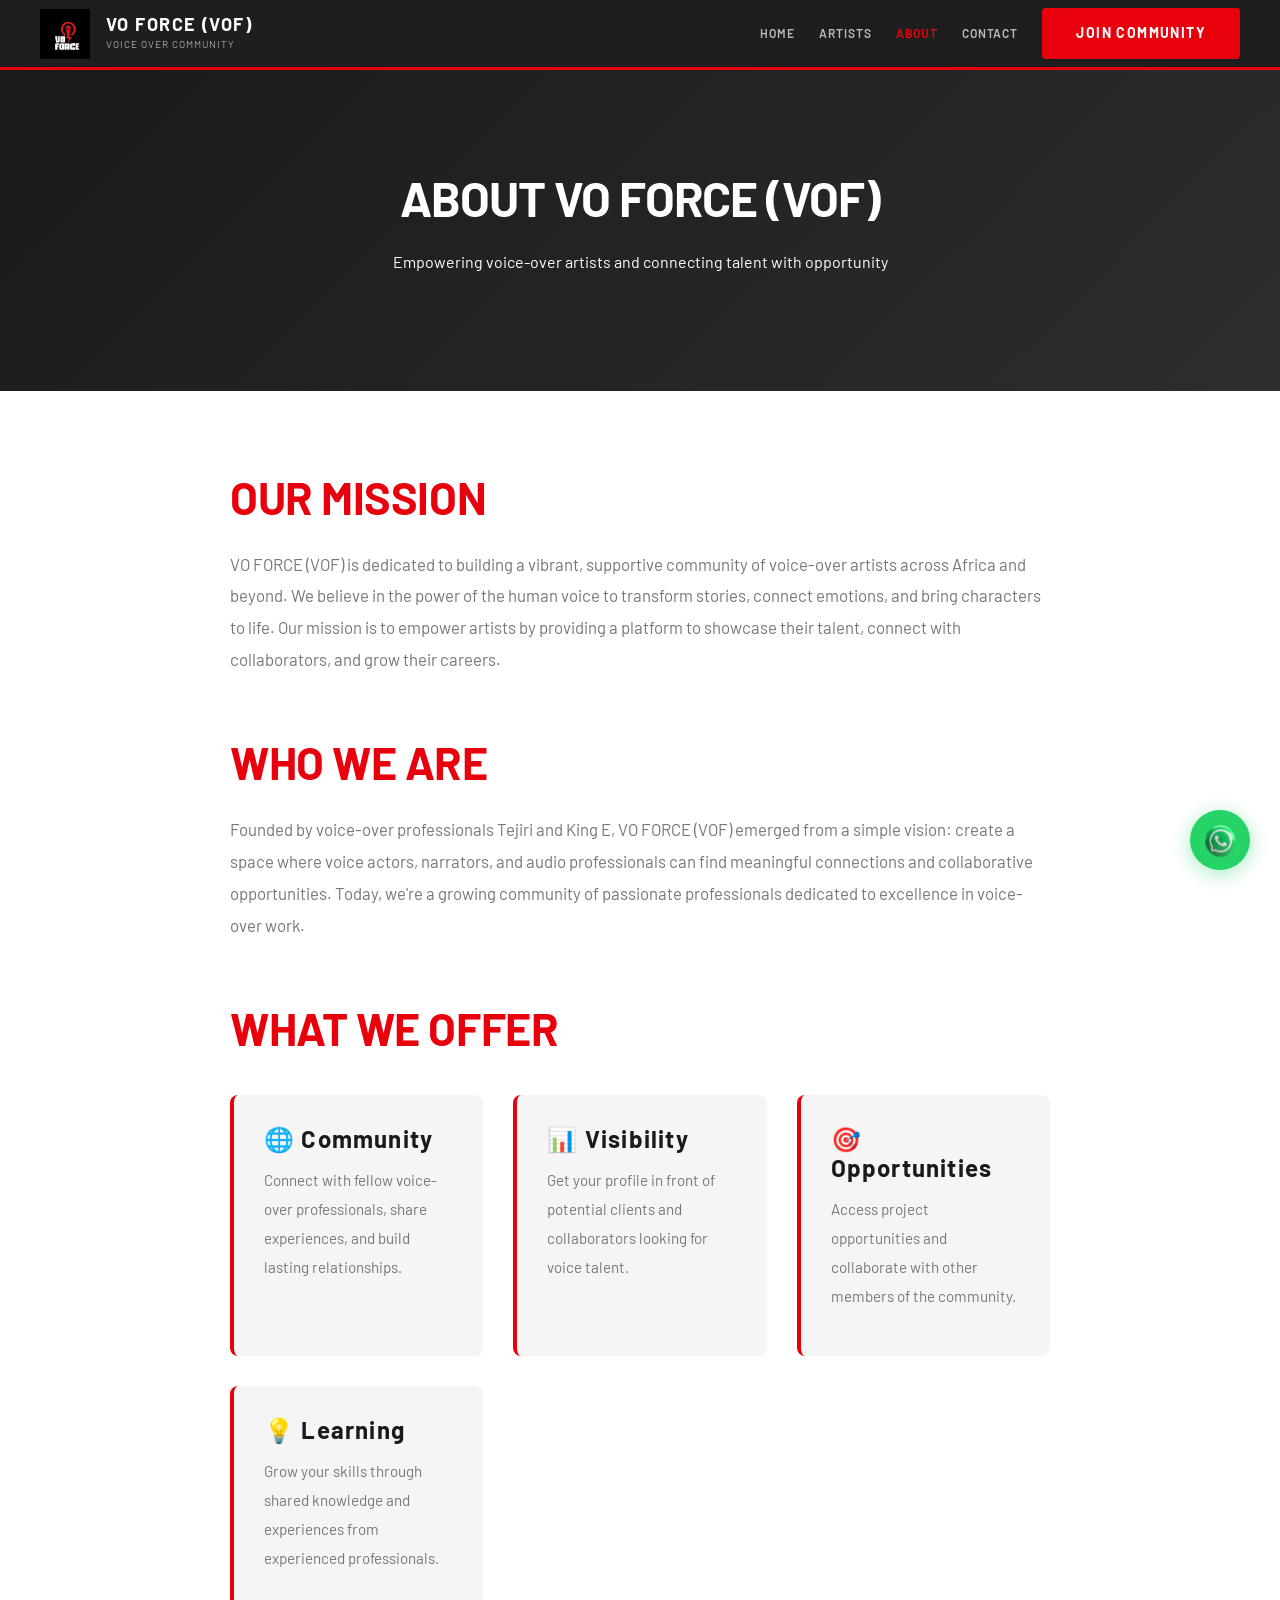
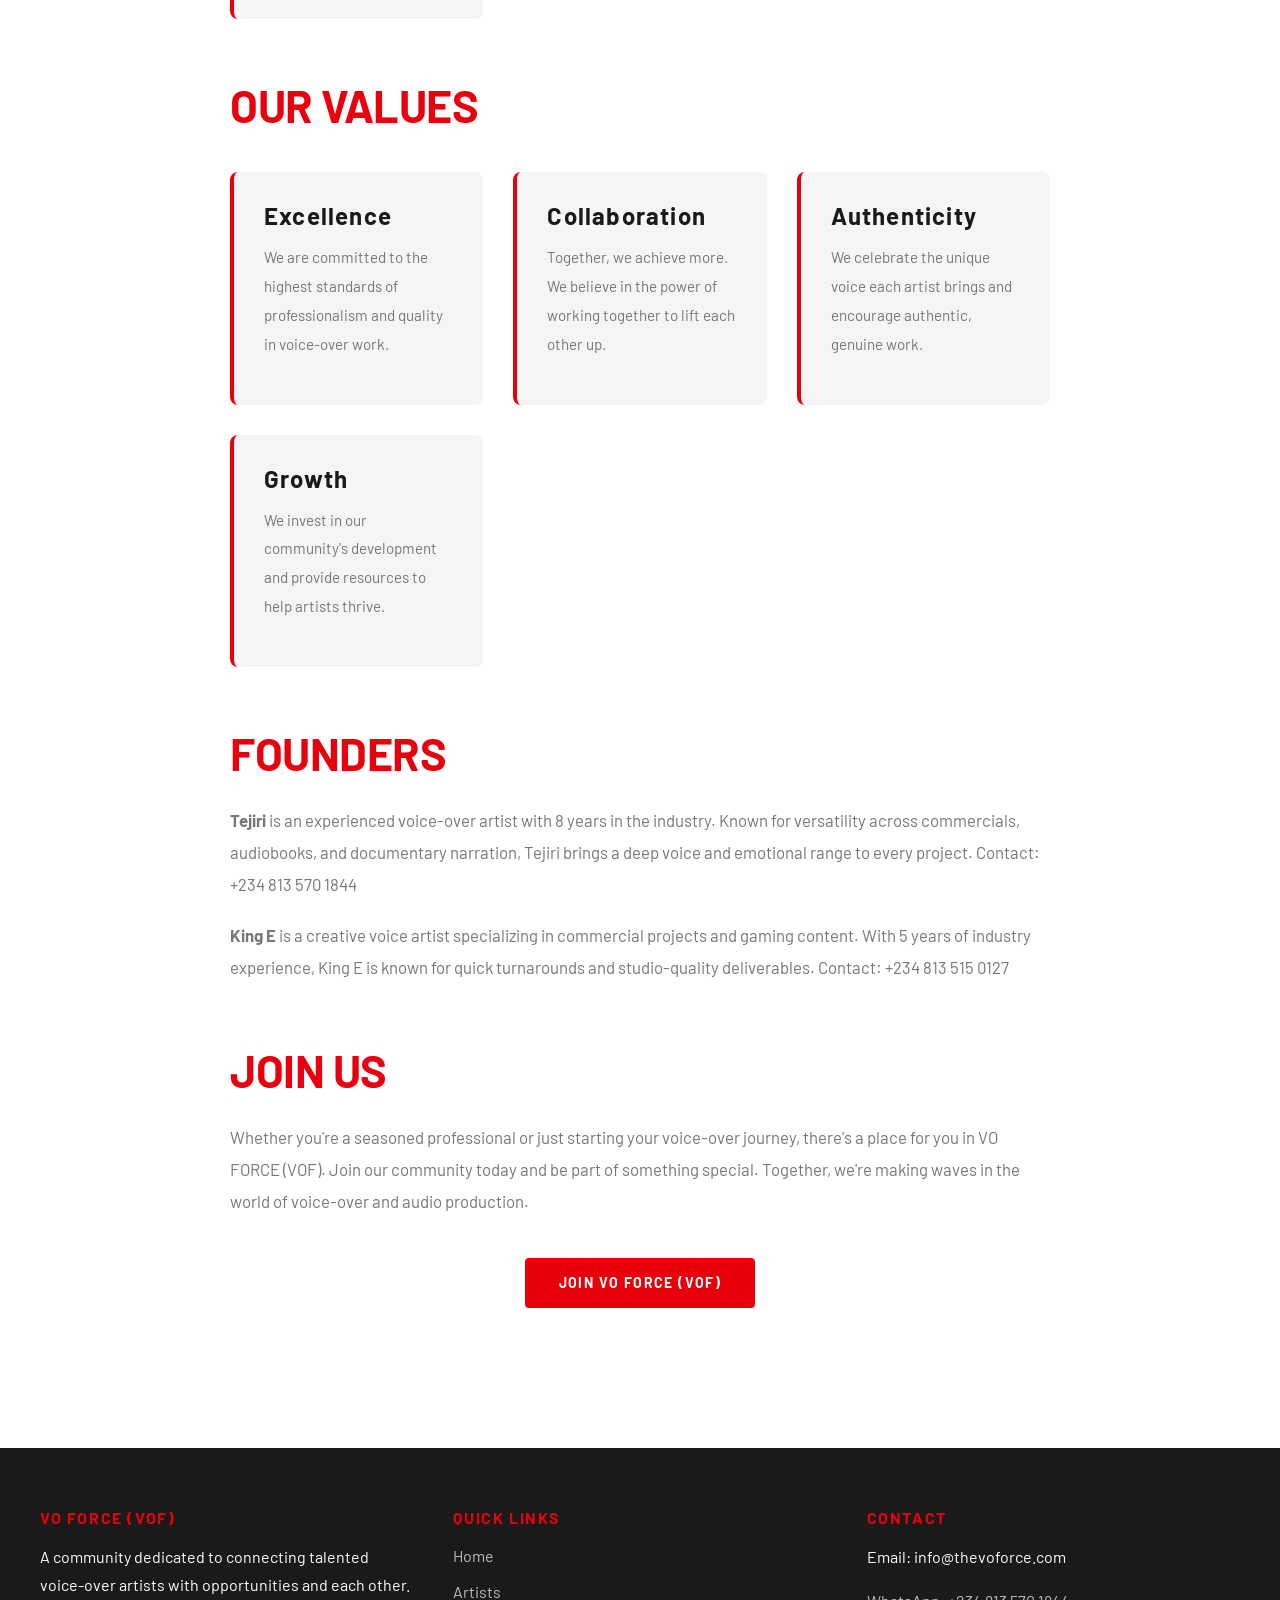
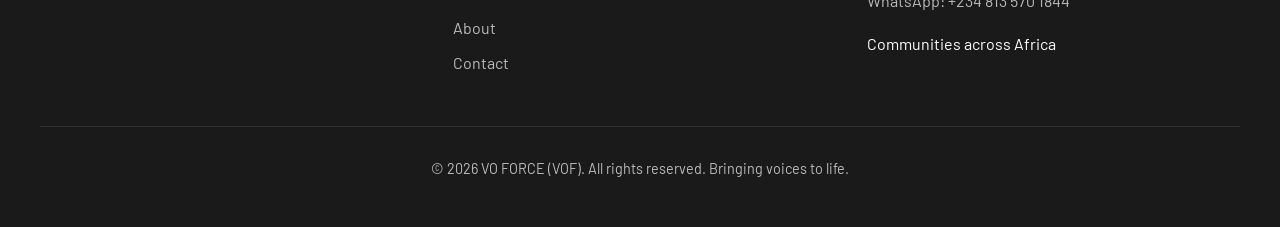
==== about.html @ 832566ab "Update Join Community links to WhatsApp group" ====
<!DOCTYPE html>
<html lang="en">
<head>
  <meta charset="UTF-8">
  <meta name="viewport" content="width=device-width, initial-scale=1.0">
  <title>About - VO FORCE (VOF)</title>
  <meta name="description" content="Learn about VO FORCE (VOF) community, our mission, and what makes us special.">
  <link href="https://fonts.googleapis.com/css2?family=Barlow:wght@300;400;500;600;700&display=swap" rel="stylesheet">
  <link rel="stylesheet" href="styles.css">
</head>
<body>

<!-- NAVIGATION -->
<nav>
  <a href="index.html" class="nav-brand">
    <div class="nav-logo"><img src="images/logo.png" alt="VO FORCE (VOF) Logo" style="width: 50px; height: 50px;"></div>
    <div class="nav-text">
      <h1>VO FORCE (VOF)</h1>
      <p>Voice Over Community</p>
    </div>
  </a>
  <div class="nav-right">
    <a href="index.html" class="nav-link">Home</a>
    <a href="artists.html" class="nav-link">Artists</a>
    <a href="about.html" class="nav-link active">About</a>
    <a href="contact.html" class="nav-link">Contact</a>
    <a href="https://chat.whatsapp.com/EXI8QbrhR282KPdLbnt1DX?mode=hq2tcla" class="btn" target="_blank">Join Community</a>
    <button class="hamburger" onclick="toggleMobMenu()"><span></span><span></span><span></span></button>
  </div>
</nav>

<!-- MOBILE MENU -->
<div class="mob-menu" id="mobMenu">
  <a href="index.html">Home</a>
  <a href="artists.html">Artists</a>
  <a href="about.html">About</a>
  <a href="contact.html">Contact</a>
  <a href="https://chat.whatsapp.com/EXI8QbrhR282KPdLbnt1DX?mode=hq2tcla" target="_blank">Join Community</a>
</div>

<!-- WHATSAPP FLOAT -->
<a href="https://wa.me/2348135701844?text=Hi%20from%20VO%20FORCE" class="wa-float" target="_blank" title="WhatsApp"><img src="images/whatsapp logo.png" alt="WhatsApp" style="width: 35px; height: 35px;"></a>

<!-- HERO -->
<div class="about-hero">
  <h1>About VO FORCE (VOF)</h1>
  <p>Empowering voice-over artists and connecting talent with opportunity</p>
</div>

<!-- ABOUT CONTENT -->
<div class="about-content">
  <div class="about-section">
    <h2>Our Mission</h2>
    <p>
      VO FORCE (VOF) is dedicated to building a vibrant, supportive community of voice-over artists across Africa 
      and beyond. We believe in the power of the human voice to transform stories, connect emotions, and bring 
      characters to life. Our mission is to empower artists by providing a platform to showcase their talent, 
      connect with collaborators, and grow their careers.
    </p>
  </div>

  <div class="about-section">
    <h2>Who We Are</h2>
    <p>
      Founded by voice-over professionals Tejiri and King E, VO FORCE (VOF) emerged from a simple vision: create 
      a space where voice actors, narrators, and audio professionals can find meaningful connections and 
      collaborative opportunities. Today, we're a growing community of passionate professionals dedicated to 
      excellence in voice-over work.
    </p>
  </div>

  <div class="about-section">
    <h2>What We Offer</h2>
    <div class="values-grid">
      <div class="value-card">
        <h3>🌐 Community</h3>
        <p>Connect with fellow voice-over professionals, share experiences, and build lasting relationships.</p>
      </div>
      <div class="value-card">
        <h3>📊 Visibility</h3>
        <p>Get your profile in front of potential clients and collaborators looking for voice talent.</p>
      </div>
      <div class="value-card">
        <h3>🎯 Opportunities</h3>
        <p>Access project opportunities and collaborate with other members of the community.</p>
      </div>
      <div class="value-card">
        <h3>💡 Learning</h3>
        <p>Grow your skills through shared knowledge and experiences from experienced professionals.</p>
      </div>
    </div>
  </div>

  <div class="about-section">
    <h2>Our Values</h2>
    <div class="values-grid">
      <div class="value-card">
        <h3>Excellence</h3>
        <p>We are committed to the highest standards of professionalism and quality in voice-over work.</p>
      </div>
      <div class="value-card">
        <h3>Collaboration</h3>
        <p>Together, we achieve more. We believe in the power of working together to lift each other up.</p>
      </div>
      <div class="value-card">
        <h3>Authenticity</h3>
        <p>We celebrate the unique voice each artist brings and encourage authentic, genuine work.</p>
      </div>
      <div class="value-card">
        <h3>Growth</h3>
        <p>We invest in our community's development and provide resources to help artists thrive.</p>
      </div>
    </div>
  </div>

  <div class="about-section">
    <h2>Founders</h2>
    <p>
      <strong>Tejiri</strong> is an experienced voice-over artist with 8 years in the industry. 
      Known for versatility across commercials, audiobooks, and documentary narration, Tejiri brings 
      a deep voice and emotional range to every project. Contact: +234 813 570 1844
    </p>
    <p style="margin-top: 20px;">
      <strong>King E</strong> is a creative voice artist specializing in commercial projects and gaming content. 
      With 5 years of industry experience, King E is known for quick turnarounds and studio-quality deliverables. 
      Contact: +234 813 515 0127
    </p>
  </div>

  <div class="about-section">
    <h2>Join Us</h2>
    <p>
      Whether you're a seasoned professional or just starting your voice-over journey, there's a place for you 
      in VO FORCE (VOF). Join our community today and be part of something special. Together, we're making waves 
      in the world of voice-over and audio production.
    </p>
    <div style="text-align: center; margin-top: 40px;">
      <a href="contact.html" class="btn">Join VO FORCE (VOF)</a>
    </div>
  </div>
</div>

<!-- FOOTER -->
<footer>
  <div class="footer-content">
    <div class="footer-section">
      <h4>VO FORCE (VOF)</h4>
      <p>A community dedicated to connecting talented voice-over artists with opportunities and each other.</p>
    </div>
    <div class="footer-section">
      <h4>Quick Links</h4>
      <ul>
        <li><a href="index.html">Home</a></li>
        <li><a href="artists.html">Artists</a></li>
        <li><a href="about.html">About</a></li>
        <li><a href="contact.html">Contact</a></li>
      </ul>
    </div>
    <div class="footer-section">
      <h4>Contact</h4>
      <p>Email: info@thevoforce.com</p>
      <p><a href="https://wa.me/2348135701844">WhatsApp: +234 813 570 1844</a></p>
      <p>Communities across Africa</p>
    </div>
  </div>
  <div class="footer-bottom">
    <p>&copy; 2026 VO FORCE (VOF). All rights reserved. Bringing voices to life.</p>
  </div>
</footer>

<script src="script.js"></script>
</body>
</html>
---- styles.css ----
/* ═══════════════════════════════════════════════ */
/* VO FORCE (VOF) — GLOBAL STYLES                    */
/* ═══════════════════════════════════════════════ */

:root {
  --primary-red: #E8000D;
  --dark-red: #B50009;
  --black: #1A1A1A;
  --black-light: #2D2D2D;
  --white: #FFFFFF;
  --off-white: #F5F5F5;
  --grey: #EBEBEB;
  --text-dark: #222222;
  --text-muted: #777777;
}

* {
  margin: 0;
  padding: 0;
  box-sizing: border-box;
}

html {
  scroll-behavior: smooth;
}

body {
  font-family: 'Barlow', -apple-system, BlinkMacSystemFont, 'Segoe UI', sans-serif;
  background: var(--white);
  color: var(--text-dark);
  overflow-x: hidden;
  line-height: 1.6;
}

/* ── SCROLLBAR ── */
::-webkit-scrollbar {
  width: 8px;
}

::-webkit-scrollbar-track {
  background: var(--off-white);
}

::-webkit-scrollbar-thumb {
  background: var(--primary-red);
  border-radius: 4px;
}

/* ── TYPOGRAPHY ── */
h1, h2, h3, h4, h5, h6 {
  font-weight: 700;
  line-height: 1.2;
  margin-bottom: 0.5rem;
}

h1 {
  font-size: 3.5rem;
  text-transform: uppercase;
  letter-spacing: -0.02em;
}

h2 {
  font-size: 2.5rem;
  text-transform: uppercase;
  letter-spacing: -0.01em;
}

h3 {
  font-size: 1.5rem;
  letter-spacing: 0.05em;
}

p {
  margin-bottom: 1rem;
  line-height: 1.7;
}

a {
  color: var(--primary-red);
  text-decoration: none;
  transition: all 0.3s ease;
}

a:hover {
  opacity: 0.8;
}

/* ── BUTTONS ── */
.btn {
  display: inline-block;
  padding: 12px 32px;
  border: 2px solid var(--primary-red);
  background: var(--primary-red);
  color: var(--white);
  font-size: 14px;
  font-weight: 700;
  text-transform: uppercase;
  letter-spacing: 0.1em;
  cursor: pointer;
  transition: all 0.3s ease;
  border-radius: 4px;
  text-decoration: none;
  display: inline-flex;
  align-items: center;
  justify-content: center;
  gap: 8px;
}

.btn:hover {
  background: var(--dark-red);
  border-color: var(--dark-red);
  transform: translateY(-2px);
  box-shadow: 0 8px 24px rgba(232, 0, 13, 0.3);
}

.btn-outline {
  background: transparent;
  color: var(--primary-red);
}

.btn-outline:hover {
  background: var(--primary-red);
  color: var(--white);
}

/* ── CONTAINER ── */
.container {
  max-width: 1200px;
  margin: 0 auto;
  padding: 0 20px;
}

/* ══════════════════════════════════════════════ */
/* NAVIGATION                                     */
/* ══════════════════════════════════════════════ */

nav {
  position: fixed;
  top: 0;
  left: 0;
  right: 0;
  z-index: 1000;
  background: rgba(26, 26, 26, 0.98);
  backdrop-filter: blur(10px);
  border-bottom: 3px solid var(--primary-red);
  height: 70px;
  display: flex;
  align-items: center;
  justify-content: space-between;
  padding: 0 40px;
}

.nav-brand {
  display: flex;
  align-items: center;
  gap: 16px;
  text-decoration: none;
  flex-shrink: 0;
}

.nav-logo {
  width: 50px;
  height: 50px;
  display: flex;
  align-items: center;
  justify-content: center;
  background: rgba(232, 0, 13, 0.1);
  border-radius: 4px;
  font-weight: 900;
  color: var(--primary-red);
  font-size: 20px;
}

.nav-text h1 {
  font-size: 18px;
  margin: 0;
  letter-spacing: 0.08em;
  color: var(--white);
}

.nav-text p {
  font-size: 10px;
  margin: 0;
  letter-spacing: 0.1em;
  color: rgba(255, 255, 255, 0.6);
  text-transform: uppercase;
}

.nav-right {
  display: flex;
  align-items: center;
  gap: 24px;
}

.nav-link {
  font-size: 12px;
  font-weight: 600;
  letter-spacing: 0.08em;
  text-transform: uppercase;
  color: rgba(255, 255, 255, 0.7);
  text-decoration: none;
  transition: color 0.3s ease;
}

.nav-link:hover {
  color: var(--white);
}

.nav-link.active {
  color: var(--primary-red);
}

.hamburger {
  display: none;
  flex-direction: column;
  gap: 6px;
  cursor: pointer;
  background: none;
  border: none;
  padding: 6px;
}

.hamburger span {
  display: block;
  width: 24px;
  height: 2px;
  background: var(--white);
  border-radius: 1px;
  transition: all 0.3s ease;
}

/* ── MOBILE MENU ── */
.mob-menu {
  display: none;
  position: fixed;
  inset: 70px 0 0 0;
  z-index: 950;
  background: var(--primary-red);
  flex-direction: column;
  align-items: center;
  justify-content: flex-start;
  gap: 0;
  padding-top: 40px;
}

.mob-menu.open {
  display: flex;
}

.mob-menu a {
  font-size: 16px;
  font-weight: 600;
  color: var(--white);
  text-decoration: none;
  letter-spacing: 0.1em;
  text-transform: uppercase;
  padding: 16px 40px;
  border-bottom: 1px solid rgba(255, 255, 255, 0.1);
  width: 100%;
  text-align: center;
}

.mob-menu a:hover {
  background: rgba(0, 0, 0, 0.2);
}

/* ══════════════════════════════════════════════ */
/* HERO SECTION                                   */
/* ══════════════════════════════════════════════ */

.hero {
  min-height: 100vh;
  background: url('images/mic.jpg') center/cover no-repeat;
  position: relative;
  overflow: hidden;
  display: flex;
  align-items: center;
  padding-top: 70px;
}

.hero::before {
  content: '';
  position: absolute;
  top: 0;
  left: 0;
  right: 0;
  bottom: 0;
  background: rgba(0, 0, 0, 0.2);
  pointer-events: none;
}

.hero-content {
  position: relative;
  z-index: 2;
  display: grid;
  grid-template-columns: 1fr 1fr;
  gap: 60px;
  align-items: center;
  width: 100%;
}

.hero-left {
  color: var(--white);
}

.hero-left h1 {
  font-size: 4rem;
  margin-bottom: 20px;
  text-shadow: 0 4px 20px rgba(0, 0, 0, 0.3);
}

.hero-left p {
  font-size: 1.1rem;
  margin-bottom: 40px;
  line-height: 1.8;
  opacity: 0.95;
}

.hero-cta {
  display: flex;
  gap: 20px;
  flex-wrap: wrap;
}

.hero-right {
  display: flex;
  justify-content: center;
  align-items: center;
  position: relative;
}

.hero-logo-placeholder {
  width: 300px;
  height: 300px;
  background: rgba(255, 255, 255, 0.1);
  border-radius: 12px;
  display: flex;
  align-items: center;
  justify-content: center;
  font-size: 120px;
  color: rgba(255, 255, 255, 0.3);
  border: 2px dashed rgba(255, 255, 255, 0.2);
}

/* ══════════════════════════════════════════════ */
/* FEATURED ARTISTS SECTION                       */
/* ══════════════════════════════════════════════ */

.featured-section {
  padding: 80px 40px;
  background: var(--off-white);
  text-align: center;
}

.section-title {
  font-size: 2.5rem;
  margin-bottom: 50px;
  color: var(--black);
}

.artists-grid {
  display: grid;
  grid-template-columns: repeat(auto-fit, minmax(280px, 1fr));
  gap: 40px;
  margin-bottom: 60px;
}

.artist-card {
  background: var(--white);
  border-radius: 8px;
  overflow: hidden;
  box-shadow: 0 4px 15px rgba(0, 0, 0, 0.08);
  transition: all 0.3s ease;
  cursor: pointer;
}

.artist-card:hover {
  transform: translateY(-8px);
  box-shadow: 0 12px 30px rgba(232, 0, 13, 0.2);
}

.artist-image {
  width: 100%;
  height: 240px;
  background: linear-gradient(135deg, var(--primary-red), var(--dark-red));
  display: flex;
  align-items: center;
  justify-content: center;
  color: var(--white);
  font-size: 60px;
  overflow: hidden;
}

.artist-image img {
  width: 100%;
  height: 100%;
  object-fit: cover;
}

.artist-info {
  padding: 24px;
}

.artist-info h3 {
  font-size: 1.3rem;
  margin-bottom: 8px;
  color: var(--black);
}

.artist-niche {
  display: flex;
  gap: 8px;
  flex-wrap: wrap;
  margin-bottom: 16px;
}

.niche-tag {
  display: inline-block;
  background: var(--primary-red);
  color: var(--white);
  font-size: 11px;
  padding: 4px 12px;
  border-radius: 20px;
  font-weight: 600;
  letter-spacing: 0.05em;
}

.artist-info p {
  font-size: 0.95rem;
  color: var(--text-muted);
  margin-bottom: 16px;
}

.artist-contact {
  display: flex;
  gap: 12px;
  margin-bottom: 16px;
}

.artist-contact a {
  font-size: 12px;
  padding: 6px 12px;
  border: 1px solid var(--primary-red);
  border-radius: 4px;
  color: var(--primary-red);
  transition: all 0.3s ease;
}

.artist-contact a:hover {
  background: var(--primary-red);
  color: var(--white);
}

.view-profile {
  display: block;
  width: 100%;
  padding: 12px;
  background: var(--black);
  color: var(--white);
  text-align: center;
  border-radius: 4px;
  font-weight: 600;
  letra-spacing: 0.05em;
  text-decoration: none;
  transition: all 0.3s ease;
}

.view-profile:hover {
  background: var(--primary-red);
}

/* ══════════════════════════════════════════════ */
/* DIRECTORY / GALLERY PAGE                       */
/* ══════════════════════════════════════════════ */

.gallery-header {
  background: var(--black);
  color: var(--white);
  padding: 80px 40px;
  text-align: center;
  margin-top: 70px;
}

.gallery-header h1 {
  color: var(--white);
  margin-bottom: 20px;
}

.gallery-header p {
  color: rgba(255, 255, 255, 0.8);
  font-size: 1.1rem;
}

.filter-section {
  padding: 40px;
  background: var(--off-white);
  display: flex;
  gap: 20px;
  flex-wrap: wrap;
  justify-content: center;
  align-items: center;
}

.search-box {
  flex: 1;
  min-width: 250px;
  max-width: 400px;
}

.search-box input {
  width: 100%;
  padding: 12px 16px;
  border: 2px solid var(--grey);
  border-radius: 4px;
  font-size: 1rem;
  transition: border 0.3s ease;
}

.search-box input:focus {
  outline: none;
  border-color: var(--primary-red);
}

.filter-box {
  display: flex;
  gap: 12px;
  align-items: center;
}

.filter-box label {
  font-weight: 600;
  font-size: 0.95rem;
}

.filter-box select {
  padding: 10px 16px;
  border: 2px solid var(--grey);
  border-radius: 4px;
  font-size: 0.95rem;
  cursor: pointer;
  background: var(--white);
  transition: border 0.3s ease;
}

.filter-box select:focus {
  outline: none;
  border-color: var(--primary-red);
}

.gallery-content {
  padding: 60px 40px;
  min-height: 60vh;
}

/* ══════════════════════════════════════════════ */
/* ARTIST PROFILE PAGE                            */
/* ══════════════════════════════════════════════ */

.profile-header {
  background: var(--black);
  color: var(--white);
  padding: 80px 40px;
  text-align: center;
  margin-top: 70px;
}

.profile-hero {
  display: grid;
  grid-template-columns: 1fr 1fr;
  gap: 60px;
  padding: 60px 40px;
  align-items: center;
}

.profile-image {
  width: 100%;
  max-width: 400px;
  aspect-ratio: 1;
  background: linear-gradient(135deg, var(--primary-red), var(--dark-red));
  border-radius: 12px;
  overflow: hidden;
  display: flex;
  align-items: center;
  justify-content: center;
  font-size: 60px;
  color: rgba(255, 255, 255, 0.3);
  justify-self: center;
}

.profile-image img {
  width: 100%;
  height: 100%;
  object-fit: cover;
}

.profile-details {
  text-align: left;
}

.profile-details h2 {
  color: var(--primary-red);
  margin-bottom: 16px;
}

.profile-details p {
  font-size: 1rem;
  margin-bottom: 24px;
  line-height: 1.8;
  color: var(--text-muted);
}

.profile-meta {
  display: grid;
  grid-template-columns: 1fr 1fr;
  gap: 20px;
  margin: 40px 0;
}

.meta-item {
  padding: 16px;
  background: var(--off-white);
  border-radius: 8px;
  border-left: 4px solid var(--primary-red);
}

.meta-item strong {
  display: block;
  font-size: 12px;
  letter-spacing: 0.1em;
  text-transform: uppercase;
  color: var(--text-muted);
  margin-bottom: 8px;
}

.meta-item span {
  font-size: 1rem;
  color: var(--black);
}

.profile-tags {
  display: flex;
  gap: 12px;
  flex-wrap: wrap;
  margin: 30px 0;
}

.profile-links {
  display: flex;
  gap: 12px;
  margin: 40px 0;
}

.demo-section {
  padding: 60px 40px;
  background: var(--off-white);
}

.demo-section h3 {
  margin-bottom: 30px;
}

.demo-embed {
  width: 100%;
  height: 400px;
  border-radius: 8px;
  border: 2px solid var(--grey);
}

/* ══════════════════════════════════════════════ */
/* ABOUT PAGE                                     */
/* ══════════════════════════════════════════════ */

.about-hero {
  background: linear-gradient(135deg, var(--black) 0%, var(--black-light) 100%);
  color: var(--white);
  padding: 100px 40px;
  text-align: center;
  margin-top: 70px;
}

.about-hero h1 {
  font-size: 3rem;
  margin-bottom: 20px;
}

.about-content {
  padding: 80px 40px;
  max-width: 900px;
  margin: 0 auto;
}

.about-section {
  margin-bottom: 60px;
}

.about-section h2 {
  color: var(--primary-red);
  margin-bottom: 24px;
}

.about-section p {
  font-size: 1.05rem;
  line-height: 1.9;
  color: var(--text-muted);
}

.values-grid {
  display: grid;
  grid-template-columns: repeat(auto-fit, minmax(250px, 1fr));
  gap: 30px;
  margin: 40px 0;
}

.value-card {
  padding: 30px;
  background: var(--off-white);
  border-radius: 8px;
  border-left: 4px solid var(--primary-red);
}

.value-card h3 {
  color: var(--black);
  margin-bottom: 12px;
}

.value-card p {
  font-size: 0.95rem;
  color: var(--text-muted);
}

/* ══════════════════════════════════════════════ */
/* CONTACT PAGE                                   */
/* ══════════════════════════════════════════════ */

.contact-hero {
  background: linear-gradient(135deg, var(--primary-red) 0%, var(--dark-red) 100%);
  color: var(--white);
  padding: 100px 40px;
  text-align: center;
  margin-top: 70px;
}

.contact-hero h1 {
  font-size: 3rem;
  margin-bottom: 20px;
}

.contact-content {
  padding: 80px 40px;
  display: grid;
  grid-template-columns: 1fr 1fr;
  gap: 60px;
  align-items: start;
}

.contact-form {
  display: flex;
  flex-direction: column;
  gap: 20px;
}

.form-group {
  display: flex;
  flex-direction: column;
  gap: 8px;
}

.form-group label {
  font-weight: 600;
  font-size: 0.95rem;
}

.form-group input,
.form-group textarea {
  padding: 12px 16px;
  border: 2px solid var(--grey);
  border-radius: 4px;
  font-size: 1rem;
  font-family: inherit;
  transition: border 0.3s ease;
}

.form-group input:focus,
.form-group textarea:focus {
  outline: none;
  border-color: var(--primary-red);
}

.form-group textarea {
  min-height: 120px;
  resize: vertical;
}

.contact-info {
  display: flex;
  flex-direction: column;
  gap: 30px;
}

.contact-item {
  padding: 24px;
  background: var(--off-white);
  border-radius: 8px;
  border-left: 4px solid var(--primary-red);
}

.contact-item h3 {
  margin-bottom: 12px;
  color: var(--black);
}

.contact-item p {
  color: var(--text-muted);
  margin: 0;
}

.contact-item a {
  display: inline-block;
  margin-top: 8px;
  font-weight: 600;
}

.form-embed {
  grid-column: 1 / -1;
  padding: 60px 40px;
  background: var(--off-white);
  border-radius: 8px;
}

.form-embed h3 {
  margin-bottom: 30px;
  text-align: center;
}

.form-embed iframe {
  width: 100%;
  min-height: 600px;
  border: none;
  border-radius: 8px;
}

/* ══════════════════════════════════════════════ */
/* FOOTER                                         */
/* ══════════════════════════════════════════════ */

footer {
  background: var(--black);
  color: var(--white);
  padding: 60px 40px 30px;
  text-align: center;
}

.footer-content {
  max-width: 1200px;
  margin: 0 auto 40px;
  display: grid;
  grid-template-columns: repeat(auto-fit, minmax(250px, 1fr));
  gap: 40px;
  text-align: left;
}

.footer-section h4 {
  font-size: 1rem;
  letter-spacing: 0.1em;
  text-transform: uppercase;
  margin-bottom: 16px;
  color: var(--primary-red);
}

.footer-section ul {
  list-style: none;
}

.footer-section ul li {
  margin-bottom: 10px;
}

.footer-section a {
  color: rgba(255, 255, 255, 0.7);
  transition: color 0.3s ease;
}

.footer-section a:hover {
  color: var(--white);
}

.footer-bottom {
  border-top: 1px solid rgba(255, 255, 255, 0.1);
  padding-top: 30px;
  text-align: center;
  color: rgba(255, 255, 255, 0.7);
  font-size: 0.9rem;
}

/* ══════════════════════════════════════════════ */
/* WHATSAPP FLOAT BUTTON                          */
/* ══════════════════════════════════════════════ */

.wa-float {
  position: fixed;
  bottom: 30px;
  right: 30px;
  z-index: 500;
  width: 60px;
  height: 60px;
  background: #25D366;
  border-radius: 50%;
  display: flex;
  align-items: center;
  justify-content: center;
  color: var(--white);
  text-decoration: none;
  box-shadow: 0 4px 20px rgba(37, 211, 102, 0.4);
  transition: all 0.3s ease;
  animation: float 3s ease-in-out infinite;
  padding: 0;
}

.wa-float:hover {
  transform: scale(1.1);
  box-shadow: 0 8px 30px rgba(37, 211, 102, 0.6);
}

@keyframes float {
  0%, 100% {
    transform: translateY(0px);
  }
  50% {
    transform: translateY(-10px);
  }
}

/* ══════════════════════════════════════════════ */
/* RESPONSIVE DESIGN                              */
/* ══════════════════════════════════════════════ */

/* TABLET & MEDIUM DEVICES (max-width: 768px) */
@media (max-width: 768px) {
  h1 {
    font-size: 2rem;
  }

  h2 {
    font-size: 1.5rem;
  }

  h3 {
    font-size: 1.2rem;
  }

  p {
    font-size: 0.95rem;
  }

  nav {
    padding: 0 20px;
    height: 60px;
  }

  .nav-text h1 {
    font-size: 14px;
  }

  .nav-text p {
    font-size: 9px;
  }

  .hamburger {
    display: flex;
  }

  .nav-right {
    display: none;
  }

  .hero {
    min-height: auto;
    padding: 100px 0 60px;
  }

  .hero-content {
    grid-template-columns: 1fr;
    gap: 30px;
    padding: 40px 20px;
  }

  .hero-left h1 {
    font-size: 2.5rem;
  }

  .hero-left p {
    font-size: 1rem;
  }

  .hero-right {
    display: none;
  }

  .hero-cta {
    flex-direction: column;
  }

  .btn {
    width: 100%;
    padding: 14px 24px;
    font-size: 13px;
  }

  .section-title {
    font-size: 2rem;
    margin-bottom: 30px;
  }

  .artists-grid {
    grid-template-columns: 1fr;
    gap: 20px;
  }

  .featured-section,
  .gallery-content,
  .about-content,
  .demo-section {
    padding: 40px 20px;
  }

  .gallery-header,
  .about-hero,
  .contact-hero,
  .profile-header {
    padding: 60px 20px;
  }

  .gallery-header h1,
  .about-hero h1,
  .contact-hero h1,
  .profile-header h1 {
    font-size: 2rem;
  }

  .filter-section {
    flex-direction: column;
    align-items: stretch;
    padding: 30px 20px;
    gap: 15px;
  }

  .search-box,
  .filter-box {
    width: 100%;
  }

  .search-box input,
  .filter-box select {
    width: 100%;
  }

  .profile-hero,
  .contact-content {
    grid-template-columns: 1fr;
    gap: 40px;
    padding: 40px 20px;
  }

  .profile-image {
    max-width: 100%;
    margin: 0 auto;
  }

  .profile-meta {
    grid-template-columns: 1fr;
    gap: 15px;
  }

  .contact-form {
    width: 100%;
  }

  .contact-info {
    gap: 20px;
  }

  .form-embed iframe {
    min-height: 500px;
  }

  .footer-content {
    grid-template-columns: 1fr;
    text-align: center;
    gap: 20px;
  }

  .wa-float {
    bottom: 20px;
    right: 20px;
    width: 50px;
    height: 50px;
    font-size: 24px;
  }

  .values-grid {
    grid-template-columns: 1fr;
    gap: 20px;
  }

  .value-card {
    padding: 20px;
  }

  .demo-embed {
    height: 300px;
  }

  .mob-menu {
    padding-top: 30px;
  }

  .mob-menu a {
    padding: 12px 20px;
    font-size: 14px;
  }

  /* King E Section */
  [style*="grid-template-columns: 1fr 1fr"] {
    grid-template-columns: 1fr !important;
  }

  [style*="display: grid; gap: 60px"] {
    gap: 30px !important;
    padding: 40px 20px !important;
  }
}

/* MOBILE DEVICES (max-width: 480px) */
@media (max-width: 480px) {
  :root {
    font-size: 14px;
  }

  h1 {
    font-size: 1.5rem;
    letter-spacing: -0.01em;
  }

  h2 {
    font-size: 1.2rem;
  }

  h3 {
    font-size: 1rem;
  }

  p {
    font-size: 0.9rem;
  }

  .container {
    padding: 0 15px;
  }

  nav {
    padding: 0 15px;
    height: 55px;
  }

  .nav-brand {
    gap: 8px;
  }

  .nav-logo {
    width: 40px;
    height: 40px;
    font-size: 16px;
  }

  .nav-text h1 {
    font-size: 12px;
  }

  .nav-text p {
    font-size: 8px;
  }

  .hero {
    padding: 80px 0 40px;
  }

  .hero-content {
    padding: 30px 15px;
  }

  .hero-left h1 {
    font-size: 1.8rem;
    margin-bottom: 15px;
  }

  .hero-left p {
    font-size: 0.9rem;
    margin-bottom: 25px;
  }

  .hero-cta {
    flex-direction: column;
    gap: 12px;
  }

  .btn {
    padding: 12px 20px;
    font-size: 12px;
  }

  .section-title {
    font-size: 1.5rem;
    margin-bottom: 25px;
  }

  .artists-grid {
    grid-template-columns: 1fr;
    gap: 15px;
  }

  .artist-card {
    border-radius: 6px;
  }

  .artist-image {
    height: 180px;
    font-size: 40px;
  }

  .artist-info {
    padding: 16px;
  }

  .artist-info h3 {
    font-size: 1.1rem;
  }

  .niche-tag {
    font-size: 10px;
    padding: 3px 10px;
  }

  .featured-section,
  .gallery-content,
  .about-content,
  .demo-section {
    padding: 30px 15px;
  }

  .gallery-header,
  .about-hero,
  .contact-hero,
  .profile-header {
    padding: 50px 15px;
    margin-top: 55px;
  }

  .gallery-header h1,
  .about-hero h1,
  .contact-hero h1,
  .profile-header h1 {
    font-size: 1.5rem;
    margin-bottom: 15px;
  }

  .gallery-header p,
  .about-hero p,
  .contact-hero p {
    font-size: 0.9rem;
  }

  .filter-section {
    flex-direction: column;
    padding: 20px 15px;
    gap: 12px;
  }

  .search-box,
  .filter-box {
    width: 100%;
  }

  .search-box input,
  .filter-box select {
    width: 100%;
    padding: 10px 12px;
    font-size: 0.9rem;
  }

  .form-group label {
    font-size: 0.9rem;
  }

  .form-group input,
  .form-group textarea {
    padding: 10px 12px;
    font-size: 0.9rem;
  }

  .form-group textarea {
    min-height: 100px;
  }

  .profile-hero,
  .contact-content {
    grid-template-columns: 1fr;
    gap: 30px;
    padding: 30px 15px;
  }

  .profile-image {
    width: 100%;
    max-width: 100%;
    margin: 0 auto;
  }

  .profile-details h2 {
    font-size: 1.1rem;
    margin-bottom: 12px;
  }

  .profile-meta {
    grid-template-columns: 1fr;
    gap: 12px;
    margin: 30px 0;
  }

  .meta-item {
    padding: 12px;
    font-size: 0.9rem;
  }

  .meta-item strong {
    font-size: 11px;
  }

  .profile-tags {
    margin: 20px 0;
    gap: 8px;
  }

  .profile-links {
    flex-direction: column;
    gap: 10px;
  }

  .contact-form {
    width: 100%;
  }

  .contact-info {
    gap: 15px;
  }

  .contact-item {
    padding: 16px;
  }

  .contact-item h3 {
    font-size: 1rem;
  }

  .form-embed {
    padding: 30px 15px;
  }

  .form-embed h3 {
    font-size: 1.1rem;
    margin-bottom: 20px;
  }

  .form-embed iframe {
    min-height: 400px;
  }

  .demo-embed {
    height: 200px;
  }

  .values-grid {
    grid-template-columns: 1fr;
    gap: 15px;
  }

  .value-card {
    padding: 16px;
  }

  .value-card h3 {
    font-size: 1rem;
  }

  .value-card p {
    font-size: 0.85rem;
  }

  .footer-content {
    grid-template-columns: 1fr;
    text-align: center;
    gap: 15px;
    margin-bottom: 30px;
  }

  footer {
    padding: 40px 15px 20px;
  }

  .footer-section h4 {
    font-size: 0.9rem;
    margin-bottom: 12px;
  }

  .footer-section ul li {
    margin-bottom: 8px;
    font-size: 0.85rem;
  }

  .footer-bottom {
    padding-top: 20px;
    font-size: 0.8rem;
  }

  .wa-float {
    bottom: 15px;
    right: 15px;
    width: 45px;
    height: 45px;
    font-size: 20px;
  }

  .mob-menu {
    padding-top: 20px;
  }

  .mob-menu a {
    padding: 10px 15px;
    font-size: 12px;
  }

  /* Inline grid/flex responsiveness */
  [style*="grid-template-columns: 1fr 1fr"] {
    grid-template-columns: 1fr !important;
  }

  [style*="display: grid; gap: 60px"] {
    gap: 20px !important;
    padding: 30px 15px !important;
  }

  [style*="display: grid; grid-template-columns: 1fr 1fr"] {
    grid-template-columns: 1fr !important;
  }
}

/* EXTRA SMALL DEVICES (max-width: 360px) */
@media (max-width: 360px) {
  h1 {
    font-size: 1.3rem;
  }

  h2 {
    font-size: 1.1rem;
  }

  .container {
    padding: 0 12px;
  }

  nav {
    padding: 0 12px;
  }

  .btn {
    padding: 10px 16px;
    font-size: 11px;
  }

  .section-title {
    font-size: 1.2rem;
  }

  .artist-info {
    padding: 12px;
  }

  .featured-section,
  .gallery-content,
  .about-content,
  .demo-section {
    padding: 20px 12px;
  }

  .gallery-header,
  .about-hero,
  .contact-hero,
  .profile-header {
    padding: 40px 12px;
  }
}

/* LARGE SCREENS (min-width: 1200px) */
@media (min-width: 1200px) {
  .container {
    max-width: 1400px;
  }

  h1 {
    font-size: 4rem;
  }

  h2 {
    font-size: 2.8rem;
  }

  .hero-left h1 {
    font-size: 4rem;
  }

  .section-title {
    font-size: 3rem;
    margin-bottom: 60px;
  }

  .artists-grid {
    gap: 50px;
  }
}
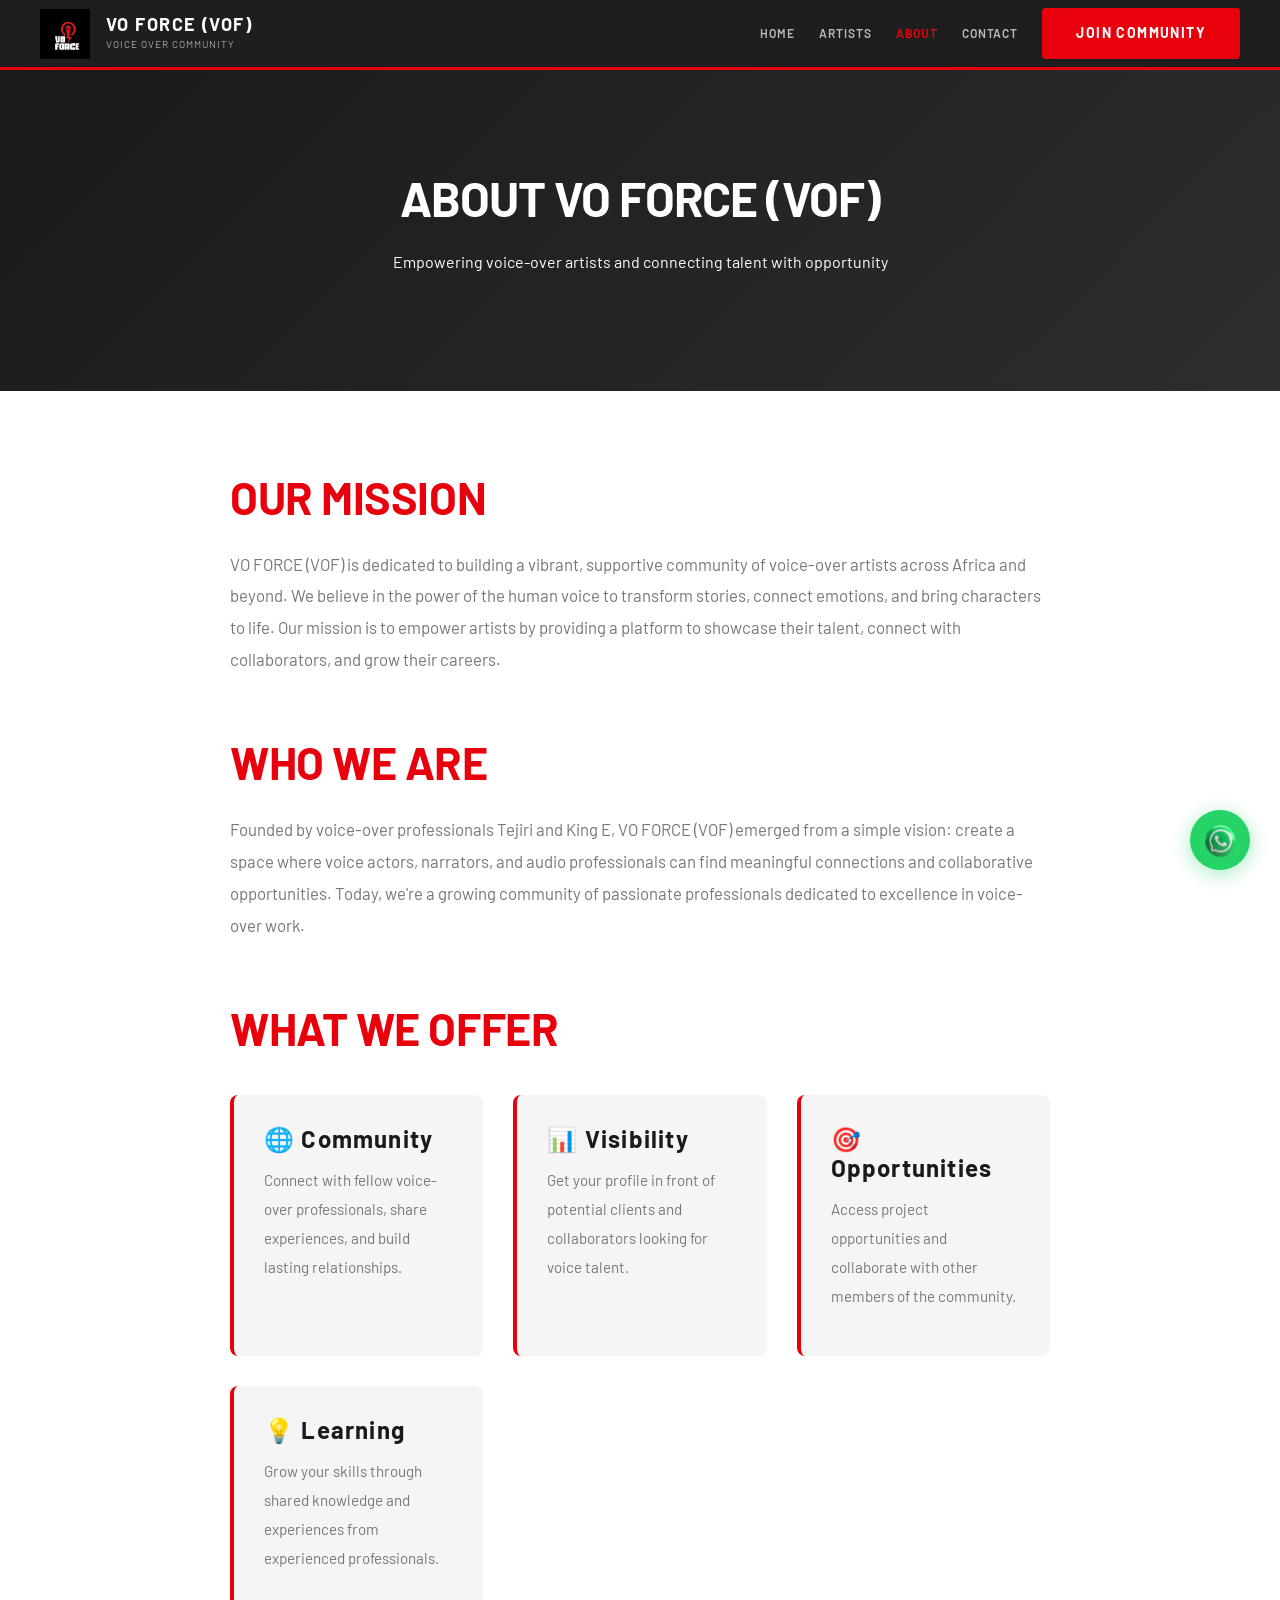
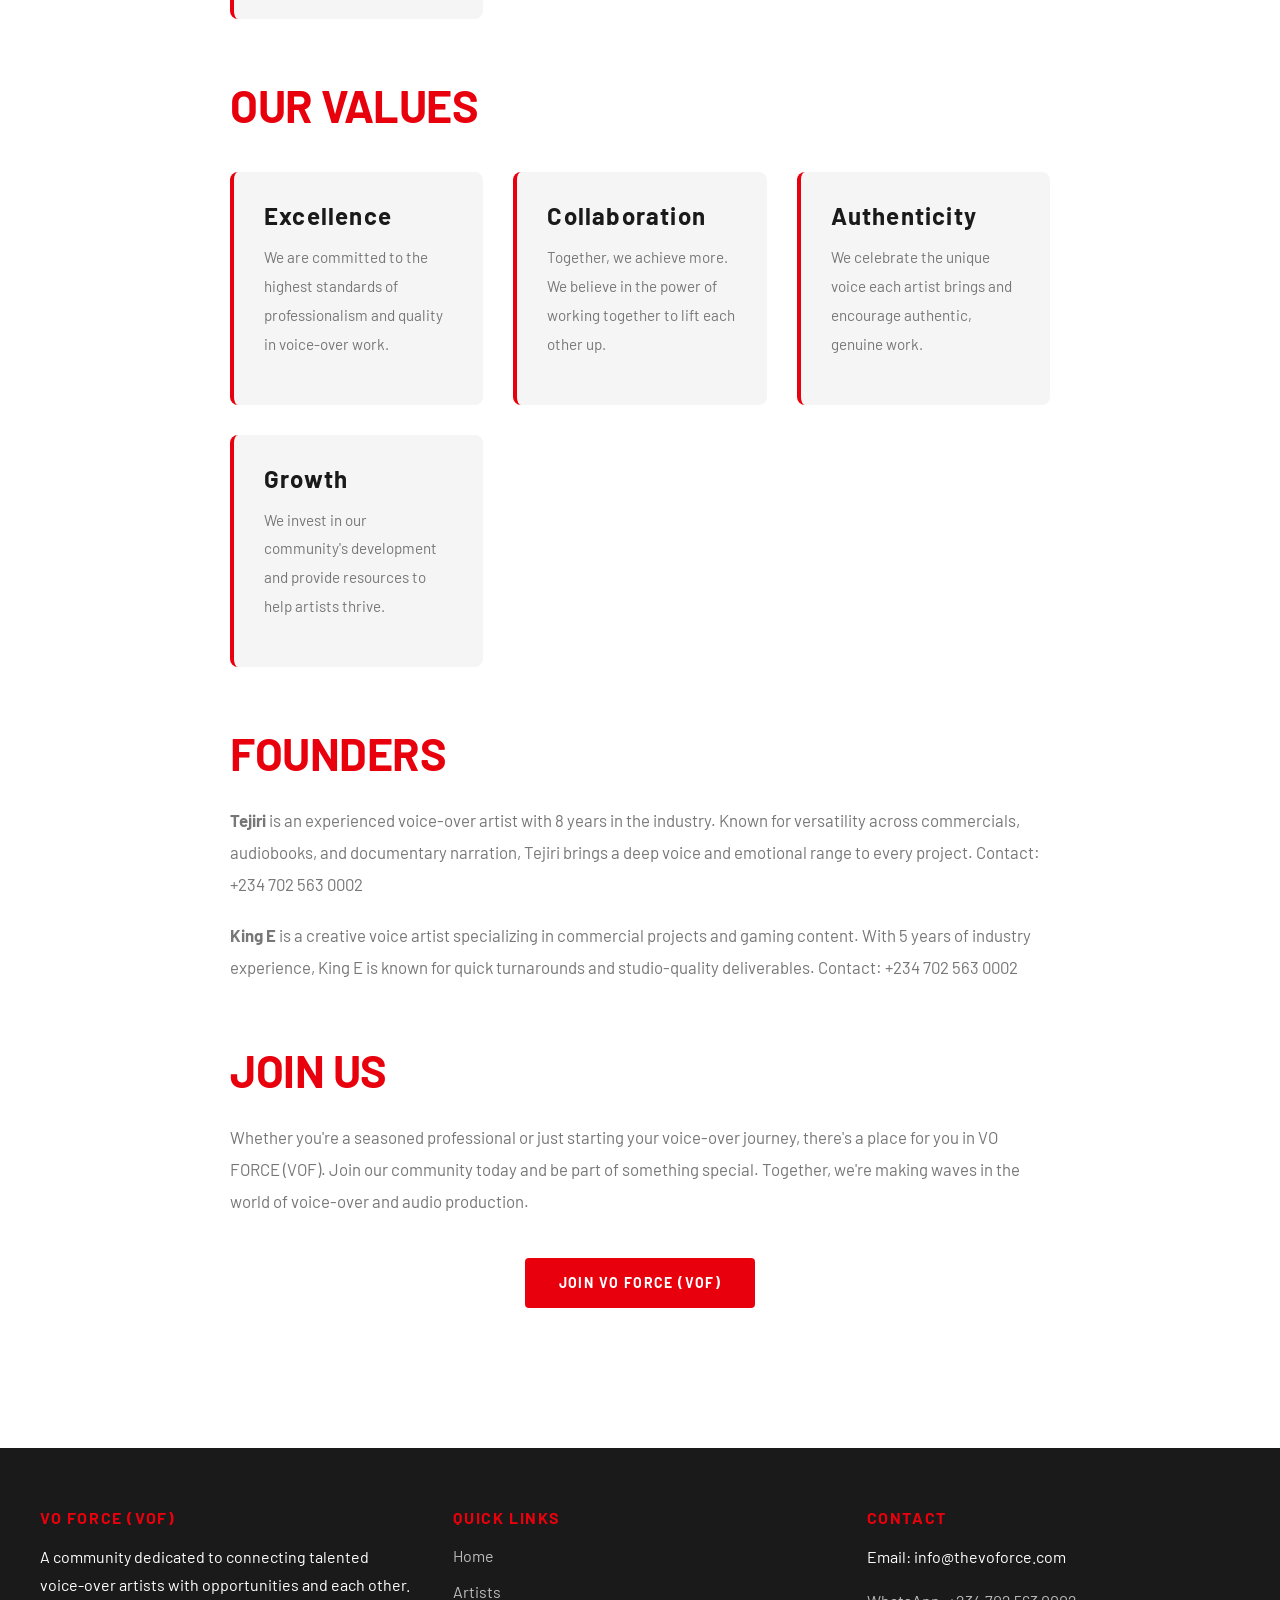
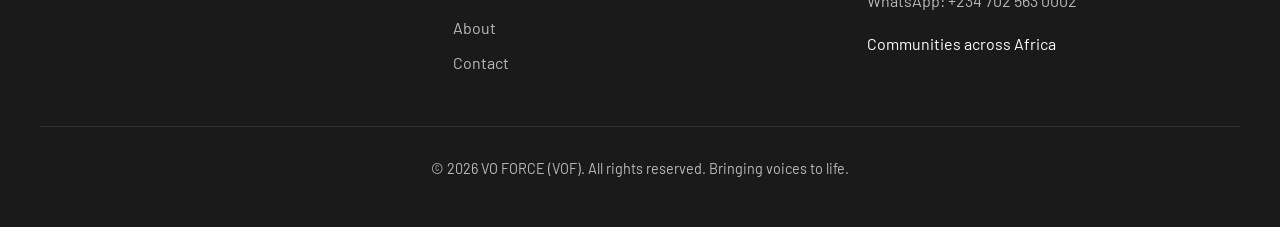
==== commit 45021ee6: "Update all phone numbers to official contact: +234 702 563 0002" ====
--- a/about.html
+++ b/about.html
@@ -39,7 +39,7 @@
 </div>
 
 <!-- WHATSAPP FLOAT -->
-<a href="https://wa.me/2348135701844?text=Hi%20from%20VO%20FORCE" class="wa-float" target="_blank" title="WhatsApp"><img src="images/whatsapp logo.png" alt="WhatsApp" style="width: 35px; height: 35px;"></a>
+<a href="https://wa.me/2347025630002?text=Hi%20from%20VO%20FORCE" class="wa-float" target="_blank" title="WhatsApp"><img src="images/whatsapp logo.png" alt="WhatsApp" style="width: 35px; height: 35px;"></a>
 
 <!-- HERO -->
 <div class="about-hero">
@@ -118,12 +118,12 @@
     <p>
       <strong>Tejiri</strong> is an experienced voice-over artist with 8 years in the industry. 
       Known for versatility across commercials, audiobooks, and documentary narration, Tejiri brings 
-      a deep voice and emotional range to every project. Contact: +234 813 570 1844
+      a deep voice and emotional range to every project. Contact: +234 702 563 0002
     </p>
     <p style="margin-top: 20px;">
       <strong>King E</strong> is a creative voice artist specializing in commercial projects and gaming content. 
       With 5 years of industry experience, King E is known for quick turnarounds and studio-quality deliverables. 
-      Contact: +234 813 515 0127
+      Contact: +234 702 563 0002
     </p>
   </div>
 
@@ -159,7 +159,7 @@
     <div class="footer-section">
       <h4>Contact</h4>
       <p>Email: info@thevoforce.com</p>
-      <p><a href="https://wa.me/2348135701844">WhatsApp: +234 813 570 1844</a></p>
+      <p><a href="https://wa.me/2347025630002">WhatsApp: +234 702 563 0002</a></p>
       <p>Communities across Africa</p>
     </div>
   </div>
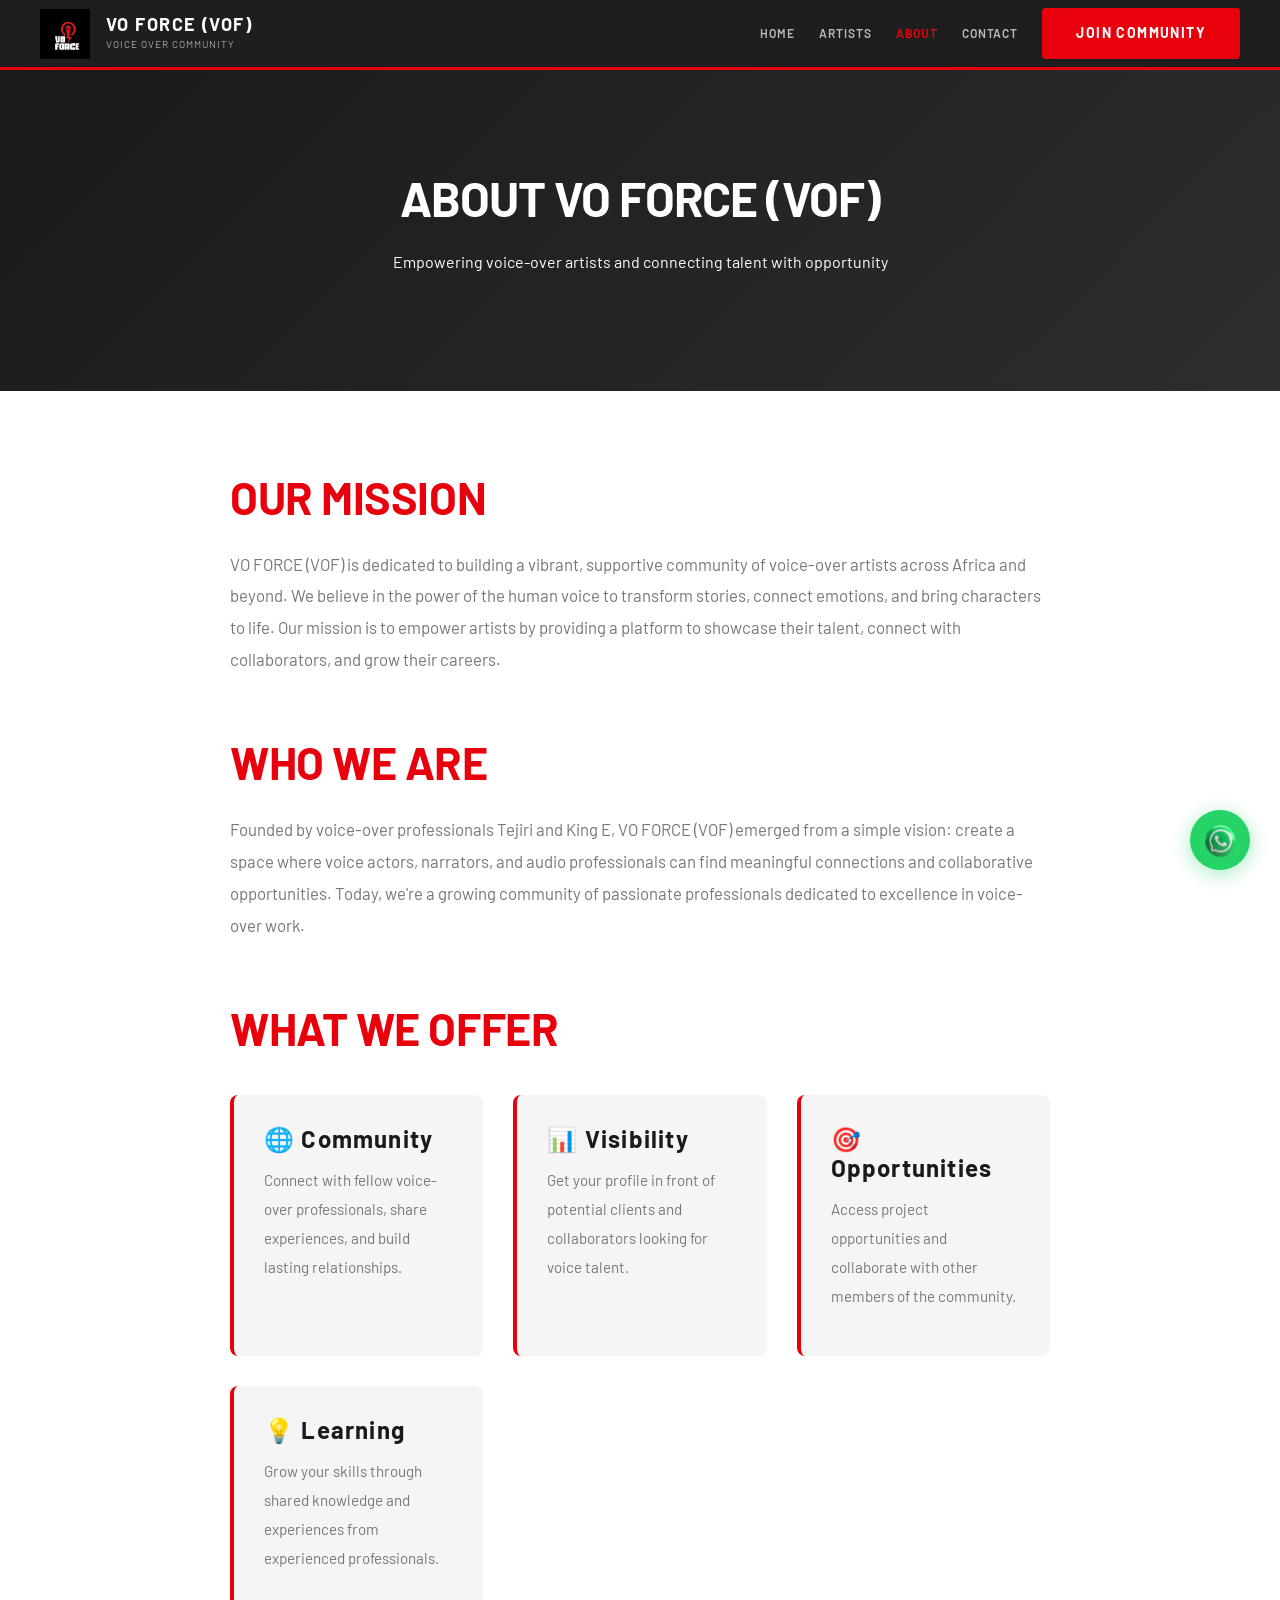
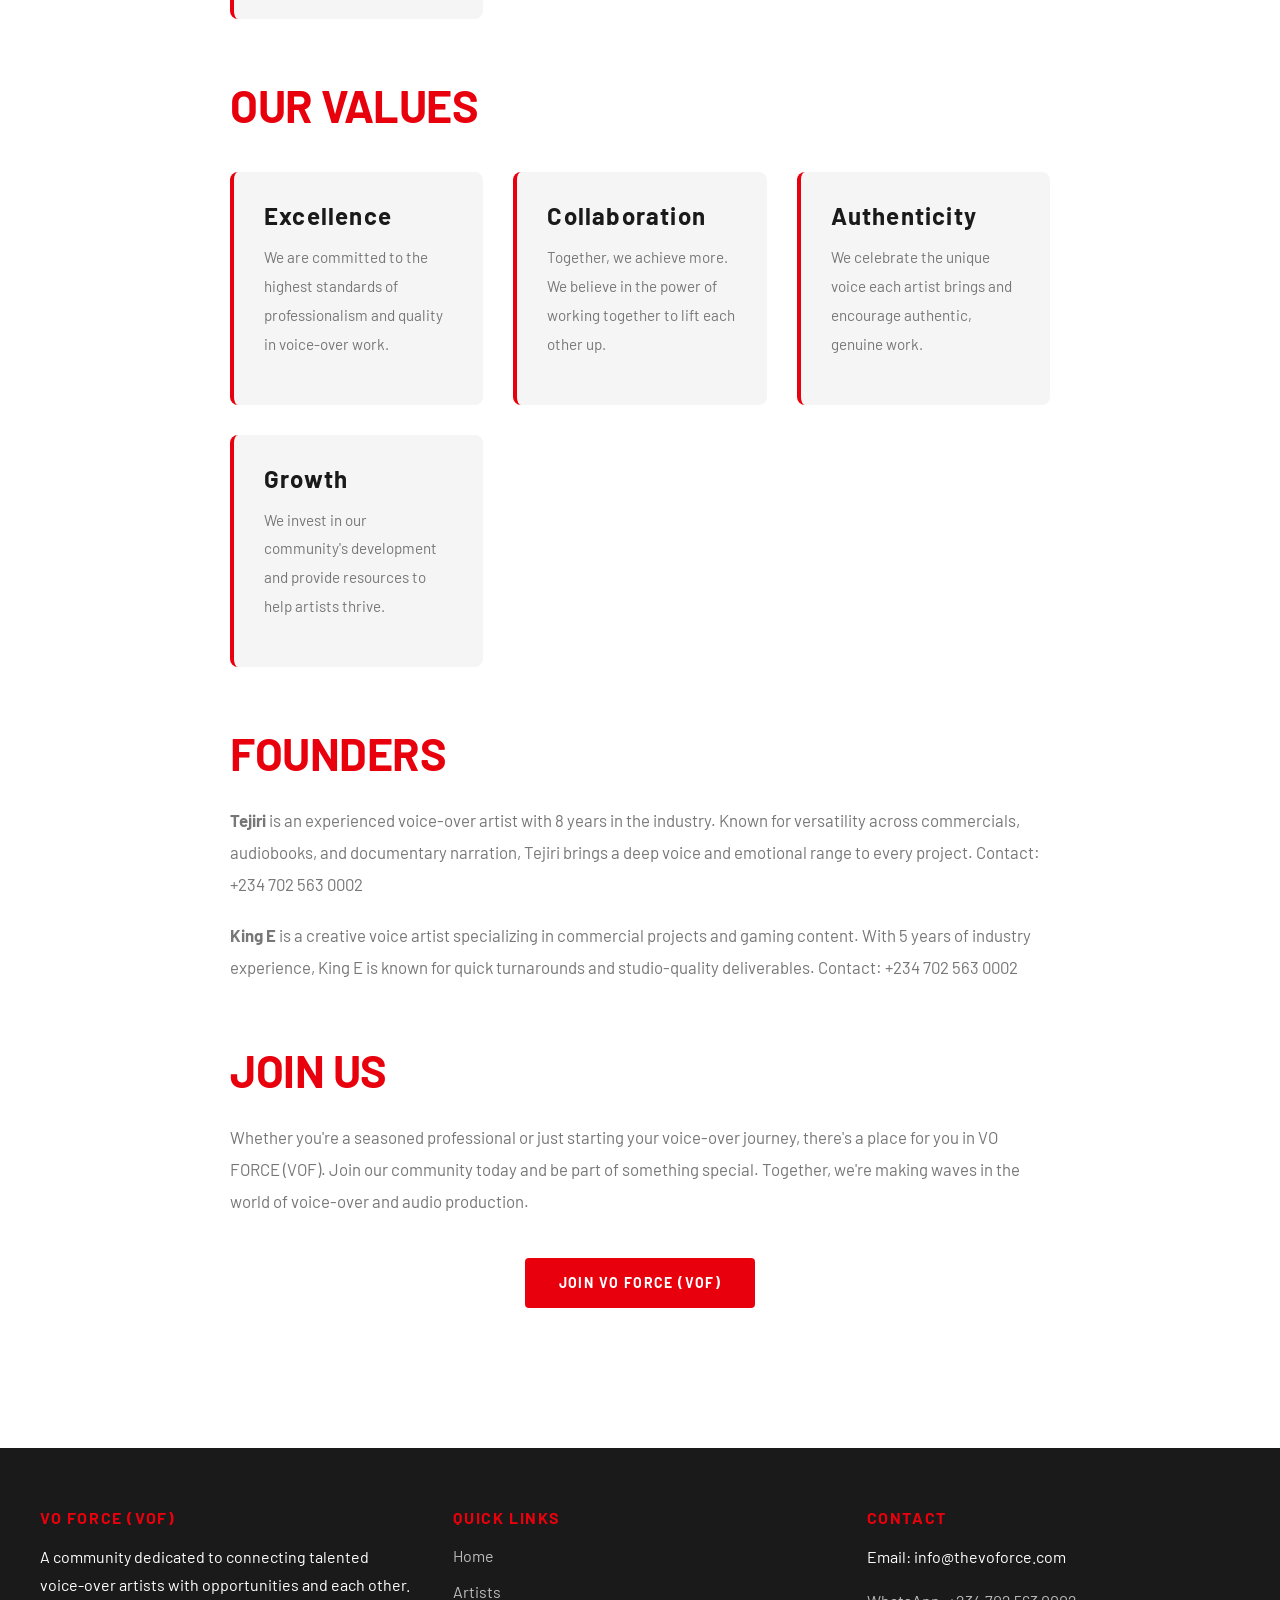
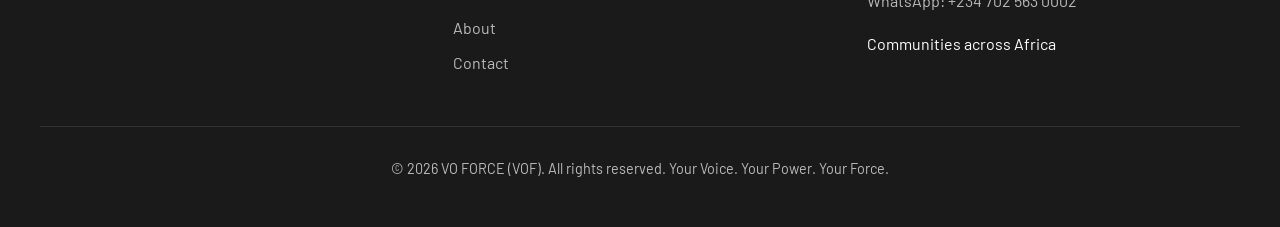
==== commit 2e925856: "Update slogan to: Your Voice. Your Power. Your Force." ====
--- a/about.html
+++ b/about.html
@@ -164,7 +164,7 @@
     </div>
   </div>
   <div class="footer-bottom">
-    <p>&copy; 2026 VO FORCE (VOF). All rights reserved. Bringing voices to life.</p>
+    <p>&copy; 2026 VO FORCE (VOF). All rights reserved. Your Voice. Your Power. Your Force.</p>
   </div>
 </footer>
 
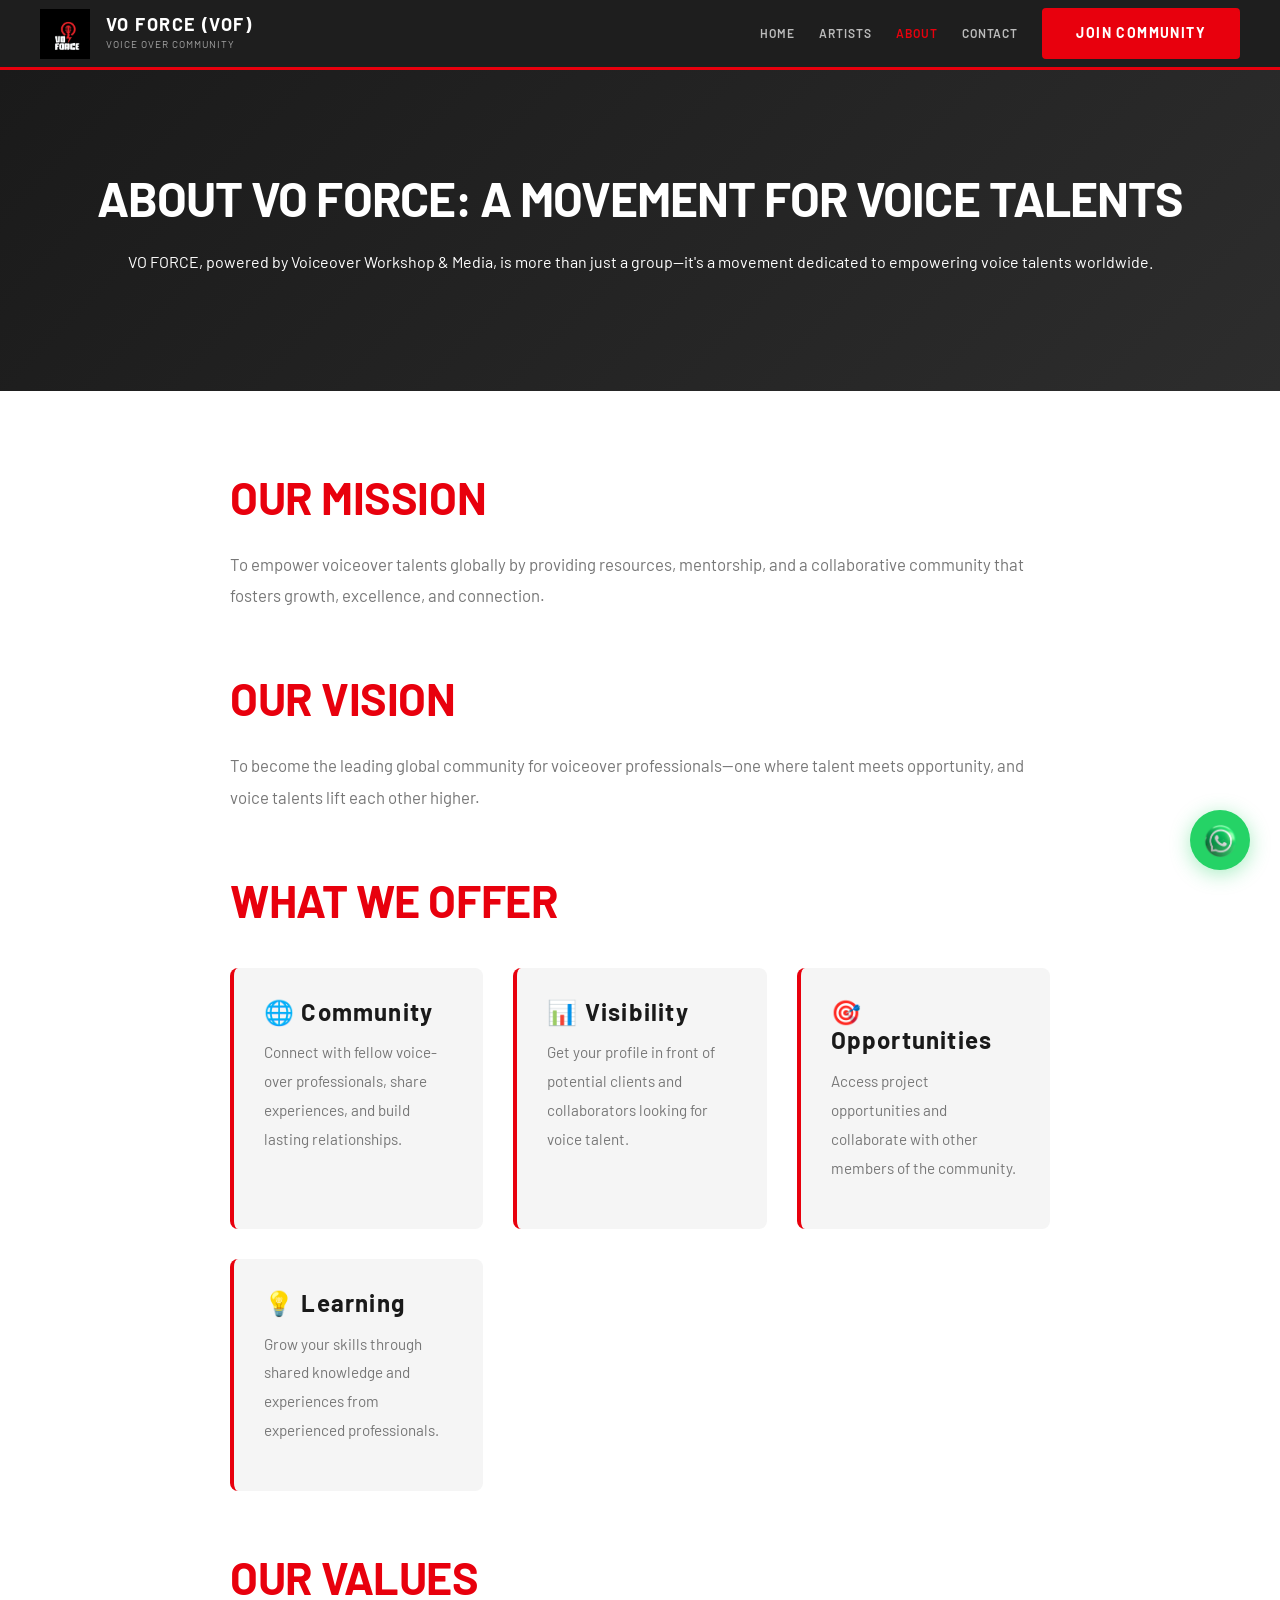
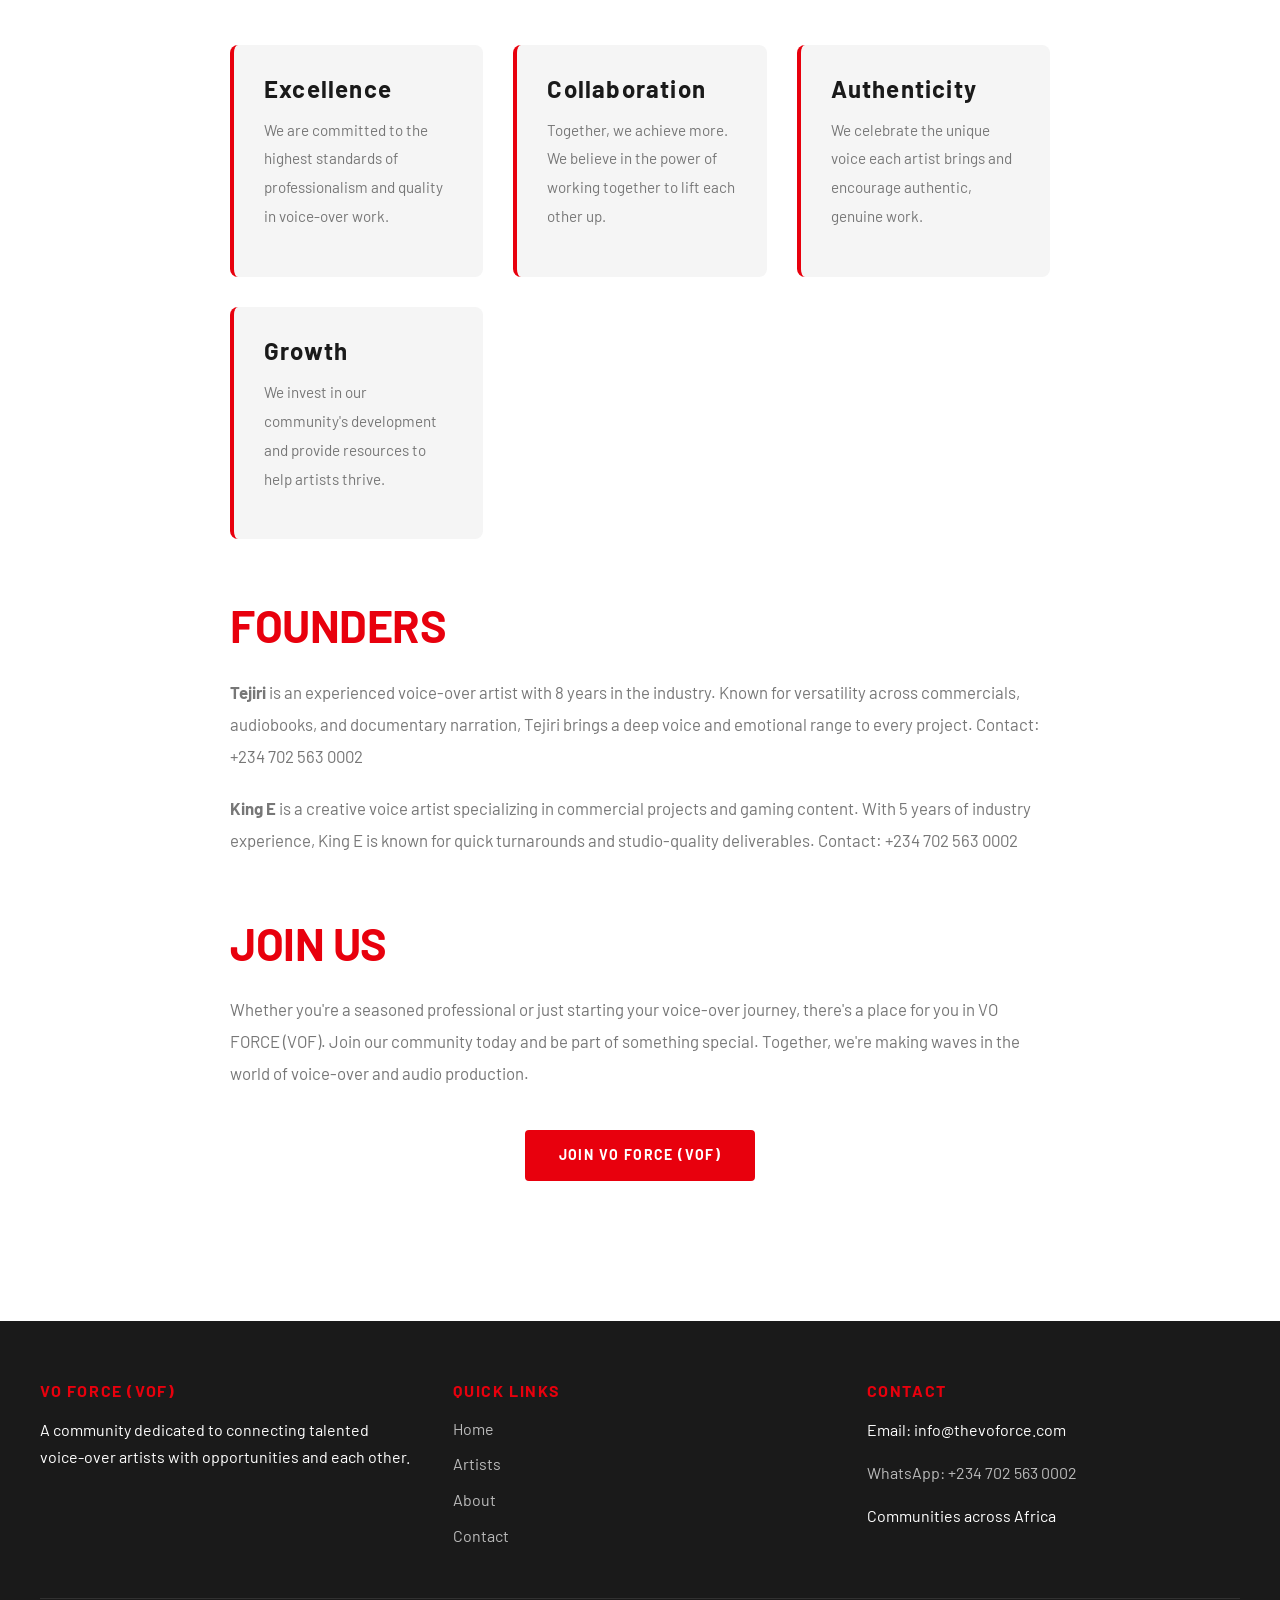
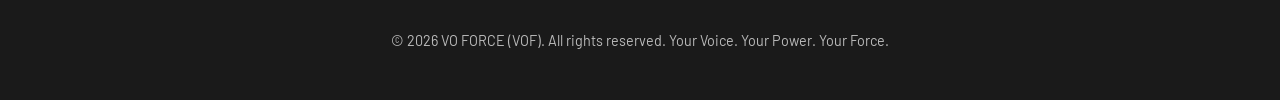
==== commit b7e2e313: "Update About page with new mission and vision" ====
--- a/about.html
+++ b/about.html
@@ -43,8 +43,8 @@
 
 <!-- HERO -->
 <div class="about-hero">
-  <h1>About VO FORCE (VOF)</h1>
-  <p>Empowering voice-over artists and connecting talent with opportunity</p>
+  <h1>About VO FORCE: A Movement for Voice Talents</h1>
+  <p>VO FORCE, powered by Voiceover Workshop & Media, is more than just a group—it's a movement dedicated to empowering voice talents worldwide.</p>
 </div>
 
 <!-- ABOUT CONTENT -->
@@ -52,20 +52,14 @@
   <div class="about-section">
     <h2>Our Mission</h2>
     <p>
-      VO FORCE (VOF) is dedicated to building a vibrant, supportive community of voice-over artists across Africa 
-      and beyond. We believe in the power of the human voice to transform stories, connect emotions, and bring 
-      characters to life. Our mission is to empower artists by providing a platform to showcase their talent, 
-      connect with collaborators, and grow their careers.
+      To empower voiceover talents globally by providing resources, mentorship, and a collaborative community that fosters growth, excellence, and connection.
     </p>
   </div>
 
   <div class="about-section">
-    <h2>Who We Are</h2>
+    <h2>Our Vision</h2>
     <p>
-      Founded by voice-over professionals Tejiri and King E, VO FORCE (VOF) emerged from a simple vision: create 
-      a space where voice actors, narrators, and audio professionals can find meaningful connections and 
-      collaborative opportunities. Today, we're a growing community of passionate professionals dedicated to 
-      excellence in voice-over work.
+      To become the leading global community for voiceover professionals—one where talent meets opportunity, and voice talents lift each other higher.
     </p>
   </div>
 
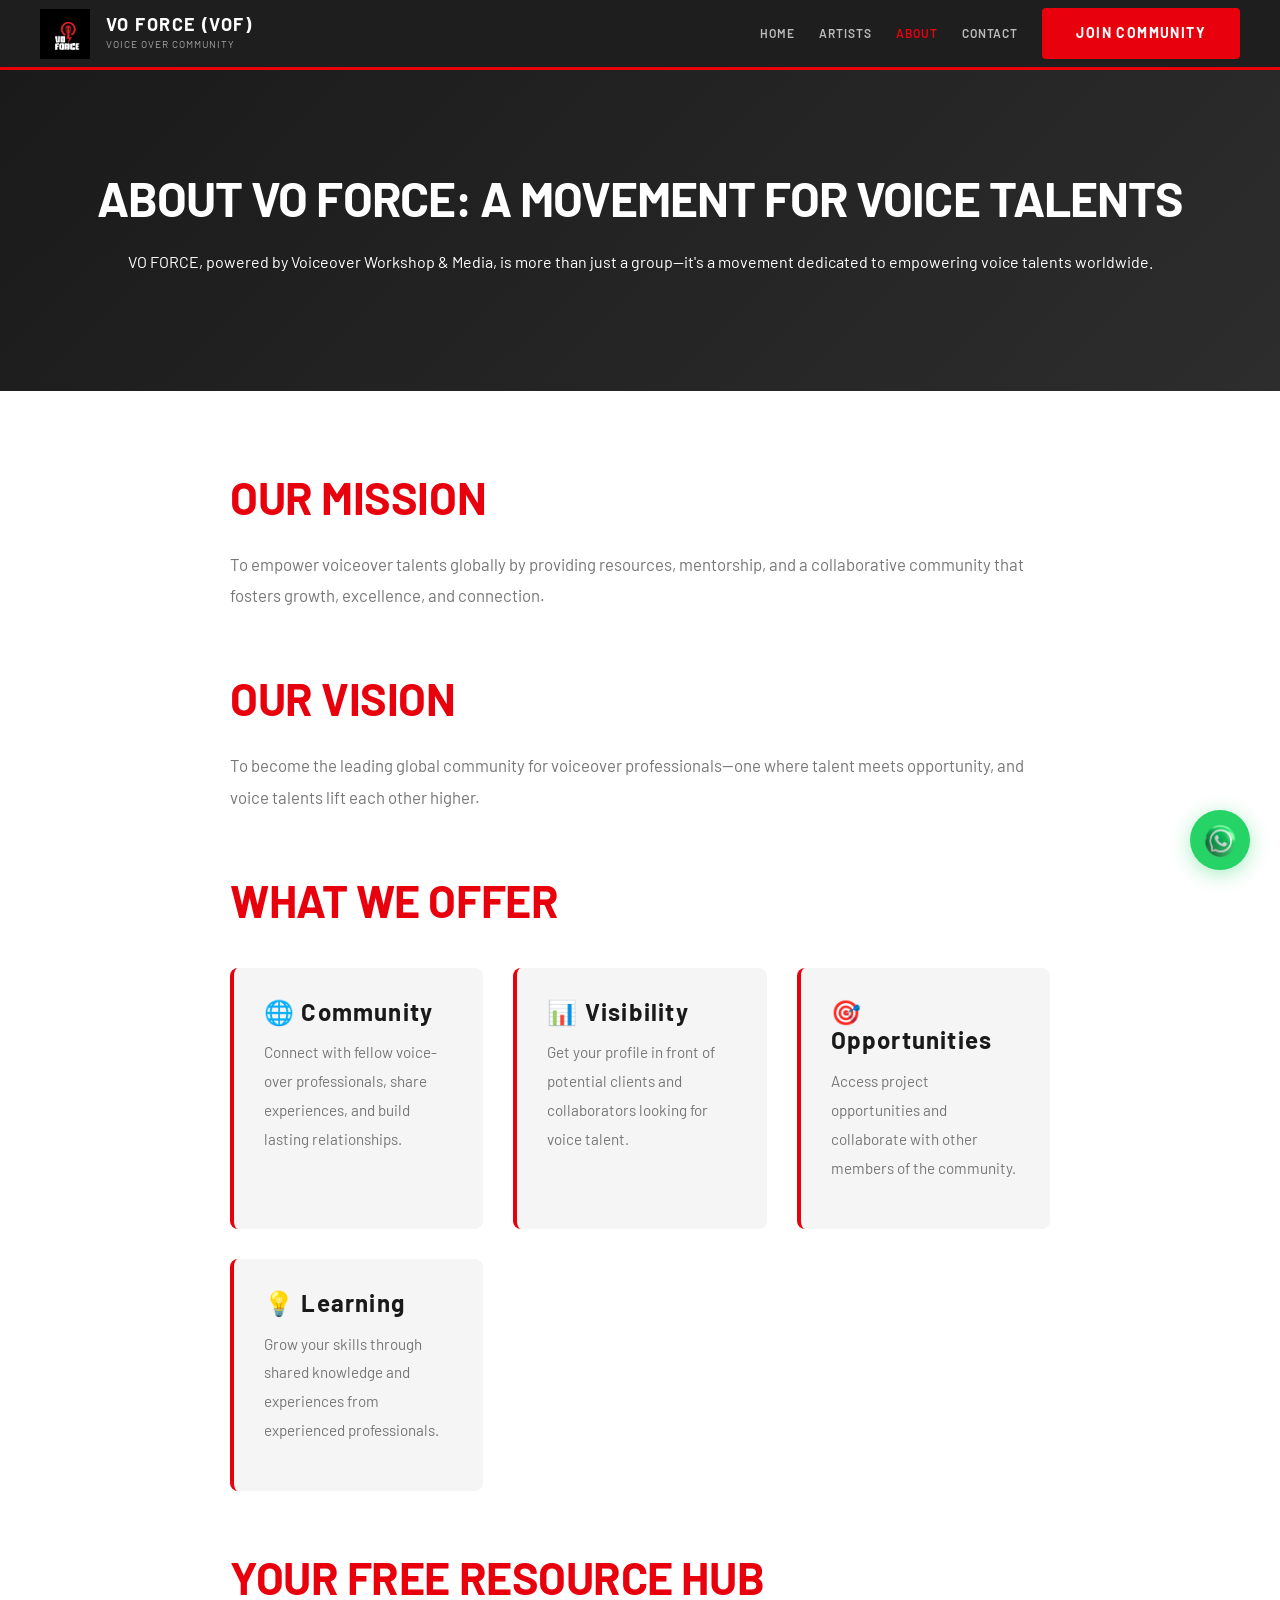
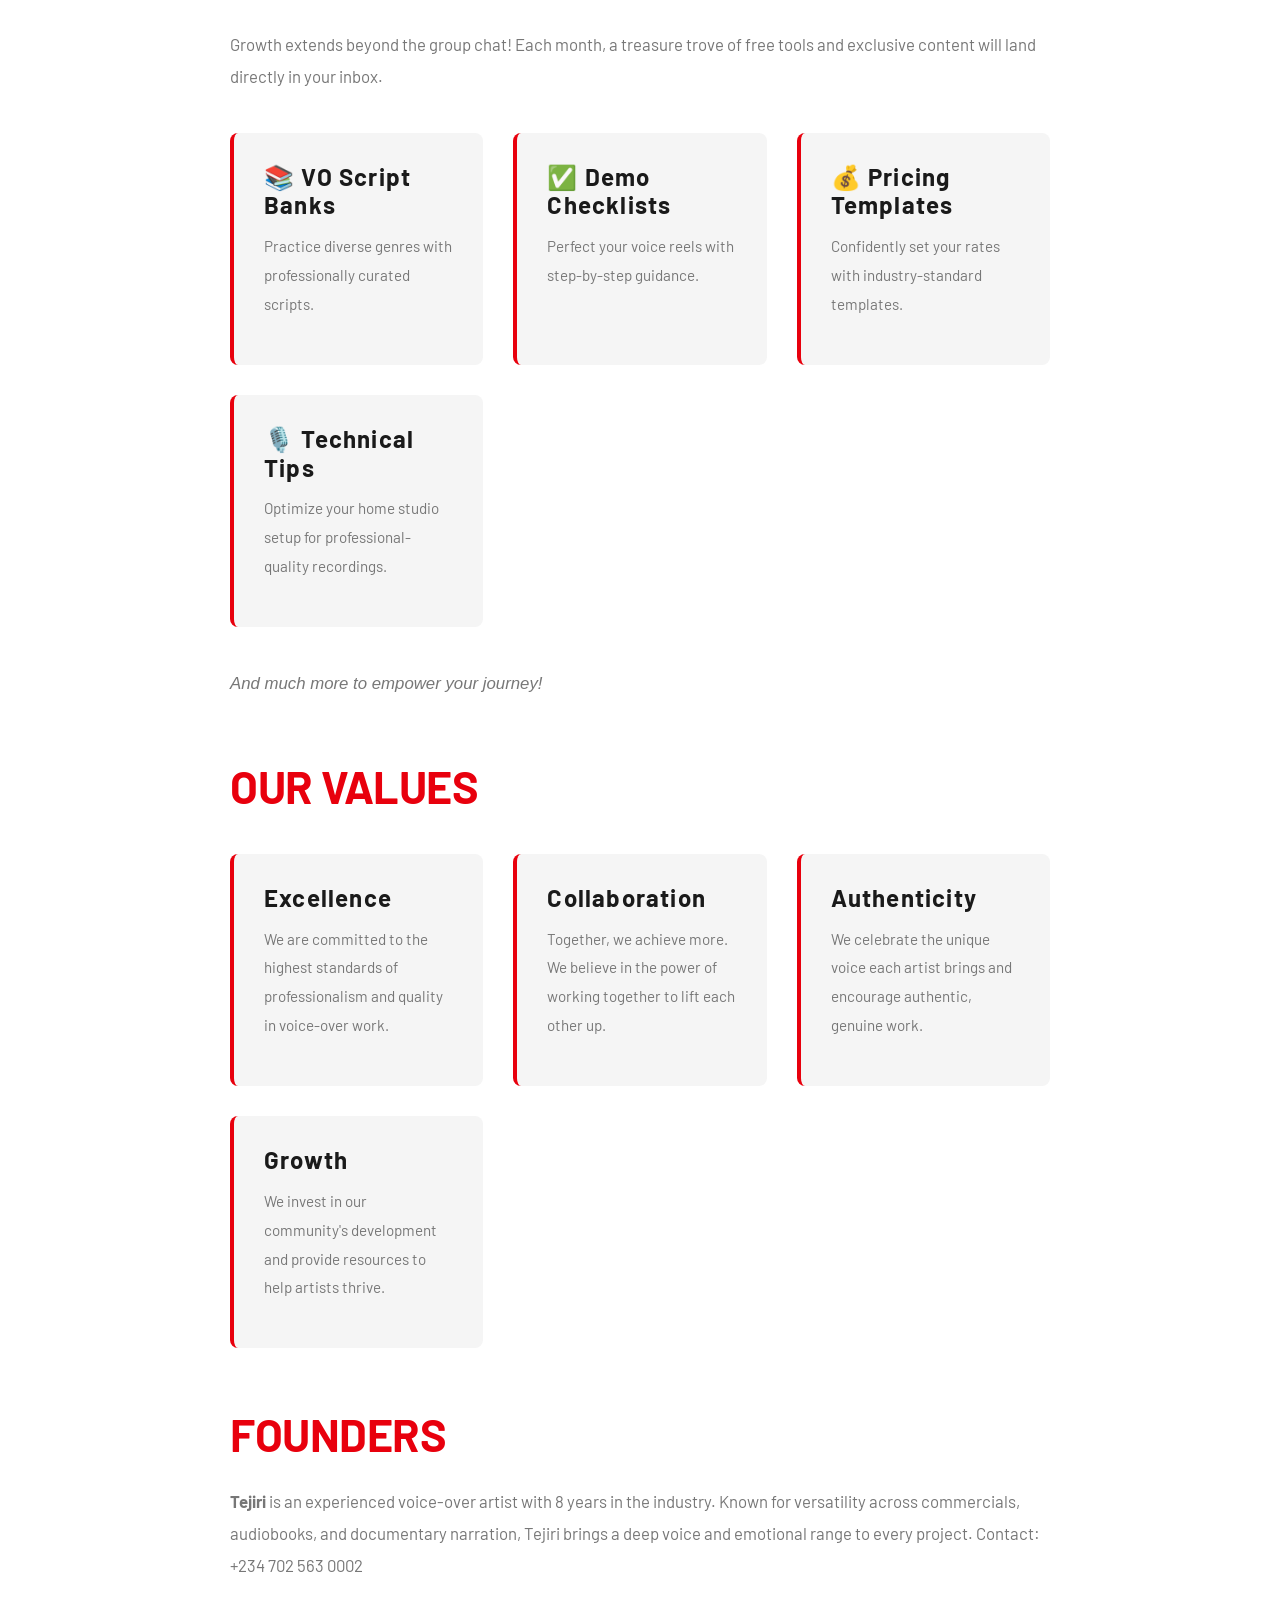
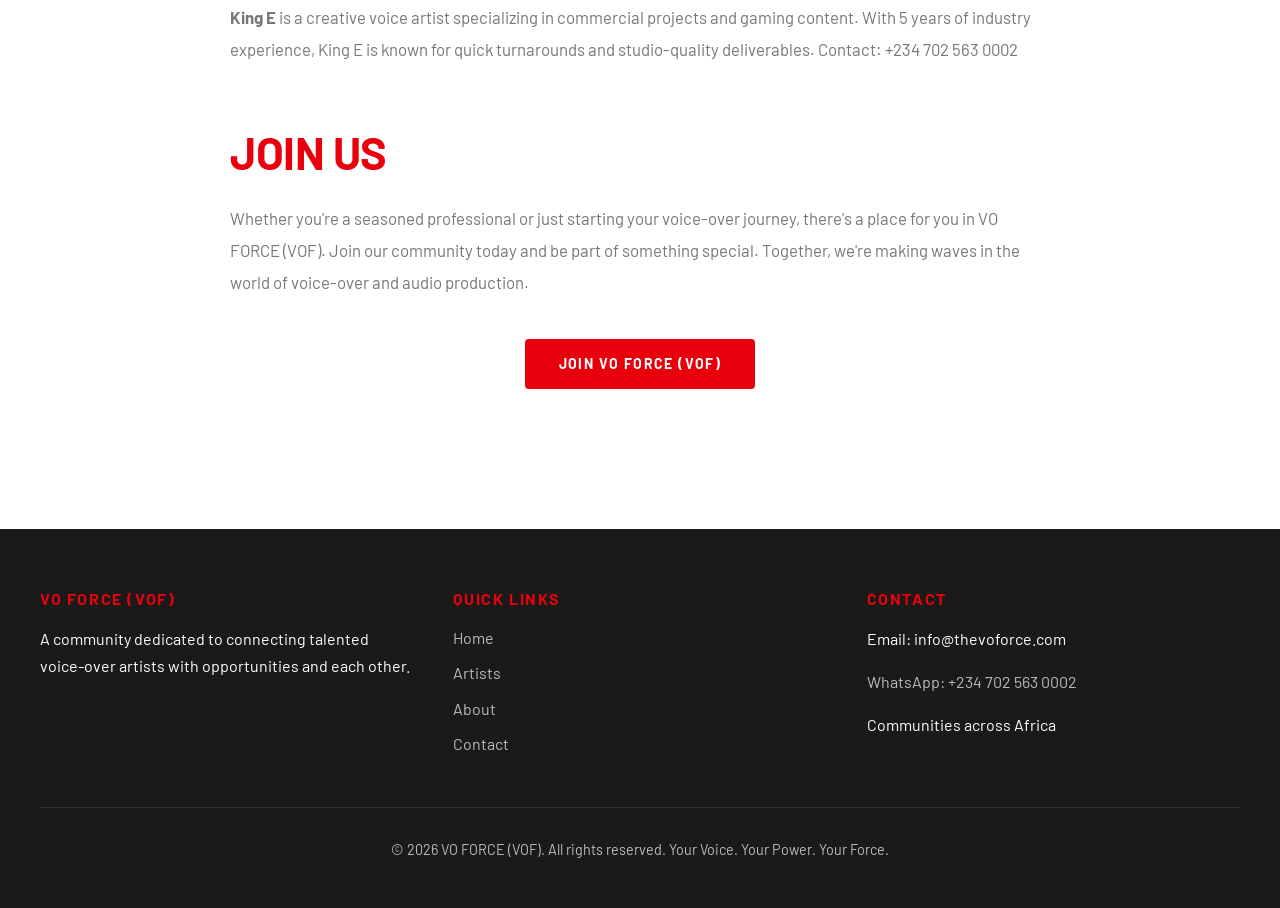
==== commit 4aac57c3: "Add Your Free Resource Hub section to About page" ====
--- a/about.html
+++ b/about.html
@@ -86,6 +86,30 @@
   </div>
 
   <div class="about-section">
+    <h2>Your Free Resource Hub</h2>
+    <p>Growth extends beyond the group chat! Each month, a treasure trove of free tools and exclusive content will land directly in your inbox.</p>
+    <div class="values-grid">
+      <div class="value-card">
+        <h3>📚 VO Script Banks</h3>
+        <p>Practice diverse genres with professionally curated scripts.</p>
+      </div>
+      <div class="value-card">
+        <h3>✅ Demo Checklists</h3>
+        <p>Perfect your voice reels with step-by-step guidance.</p>
+      </div>
+      <div class="value-card">
+        <h3>💰 Pricing Templates</h3>
+        <p>Confidently set your rates with industry-standard templates.</p>
+      </div>
+      <div class="value-card">
+        <h3>🎙️ Technical Tips</h3>
+        <p>Optimize your home studio setup for professional-quality recordings.</p>
+      </div>
+    </div>
+    <p style="margin-top: 20px;"><em>And much more to empower your journey!</em></p>
+  </div>
+
+  <div class="about-section">
     <h2>Our Values</h2>
     <div class="values-grid">
       <div class="value-card">
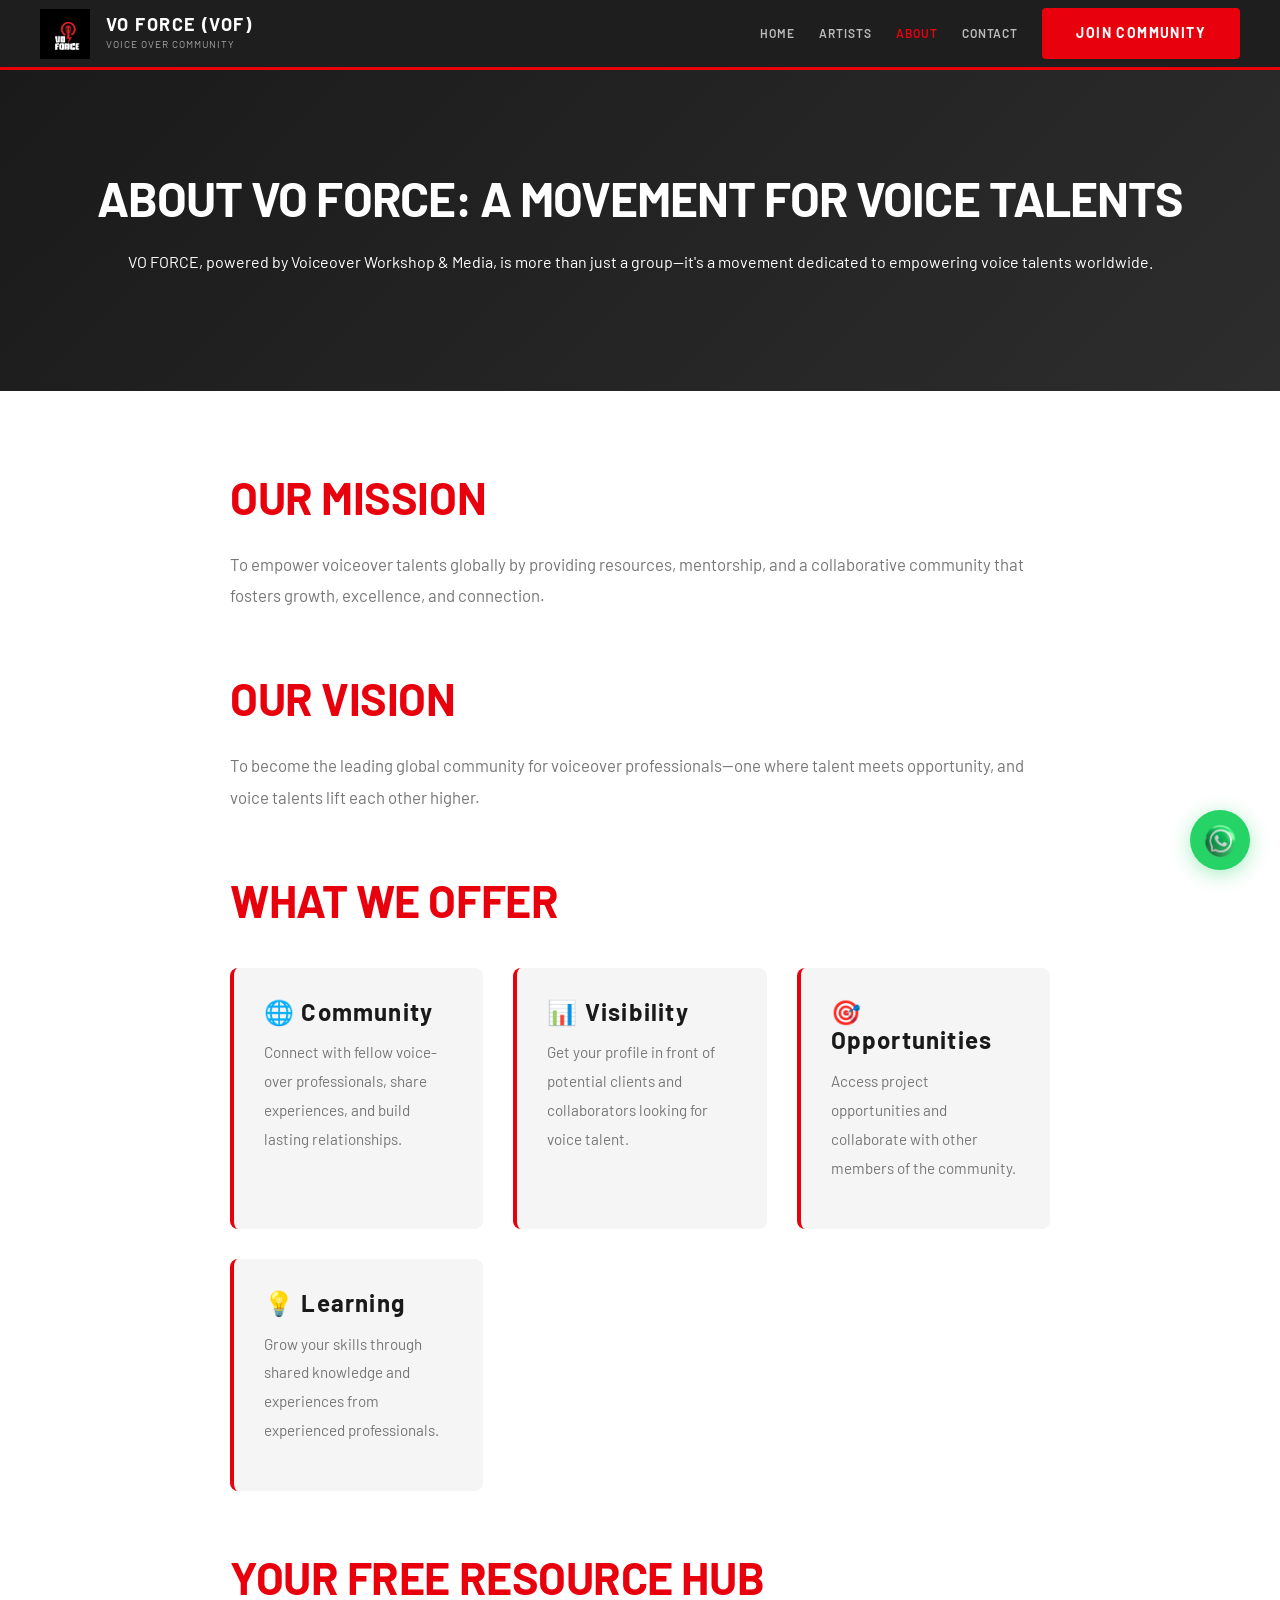
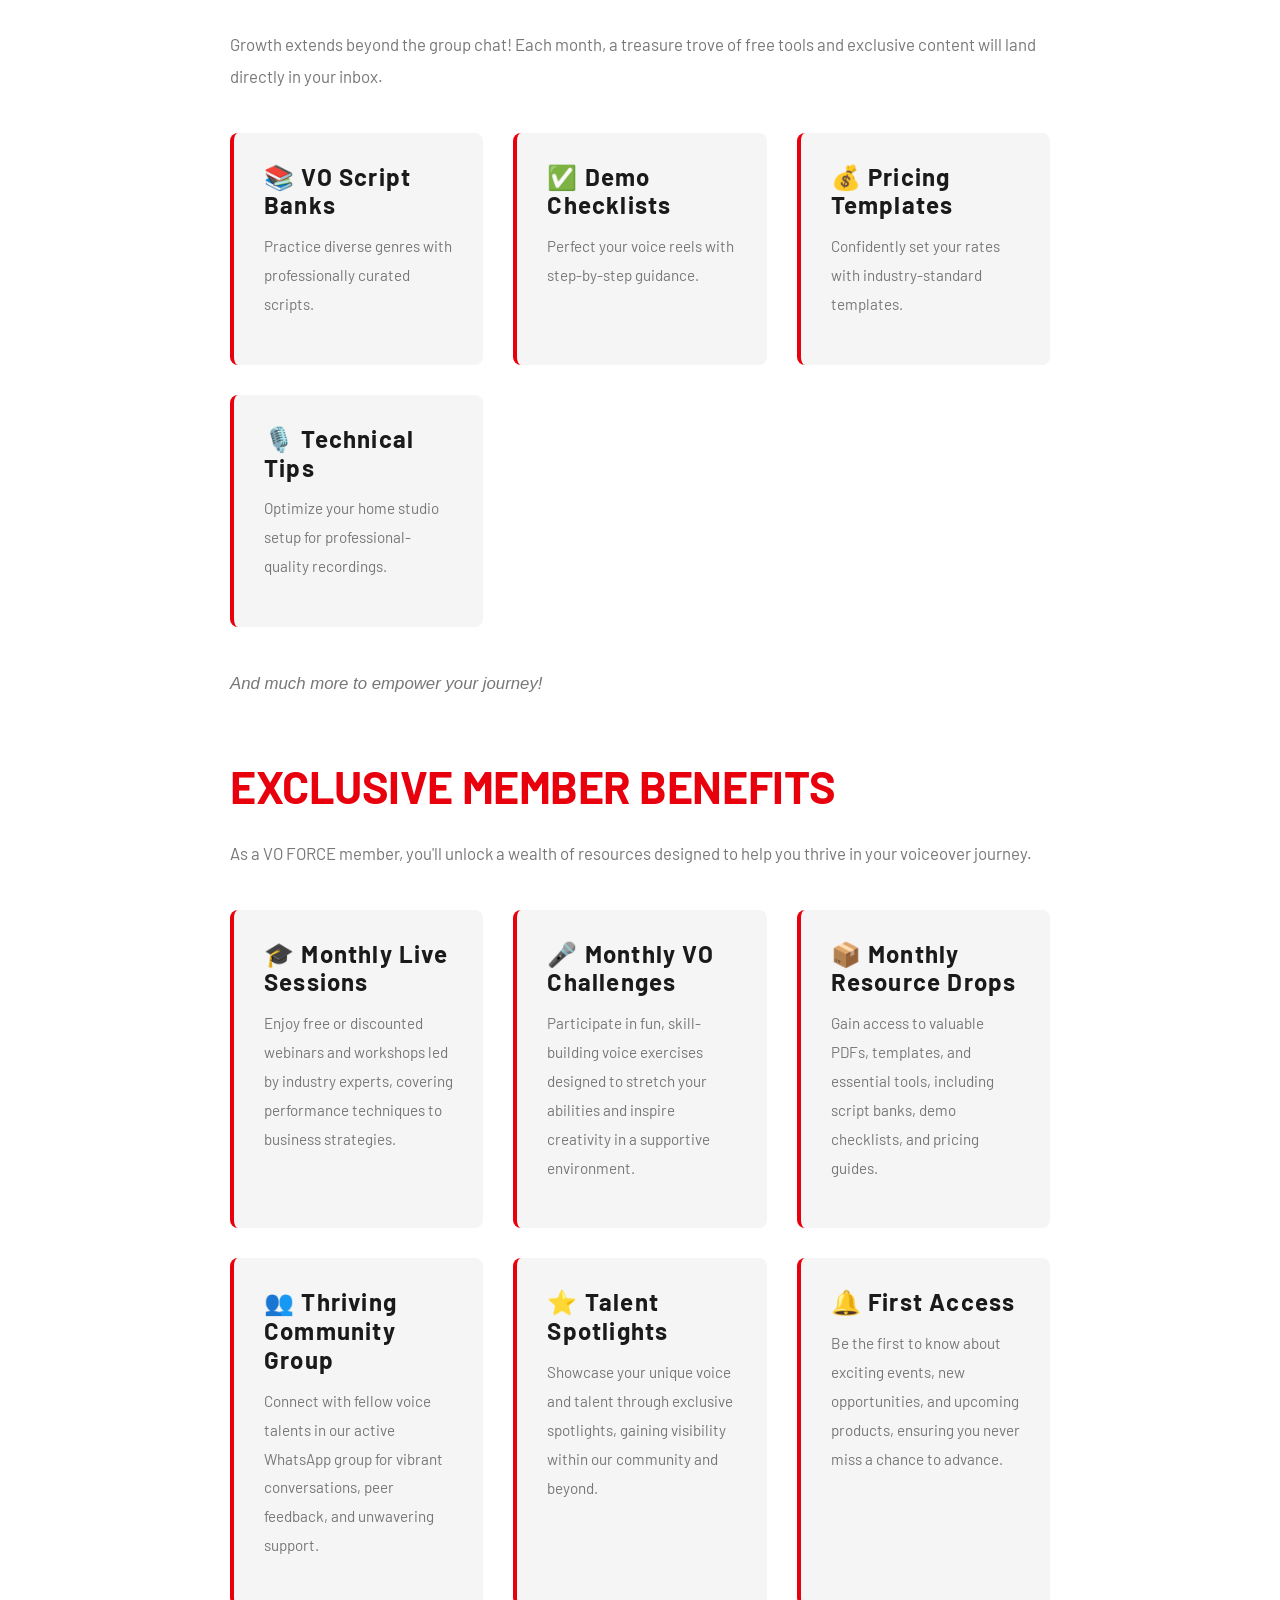
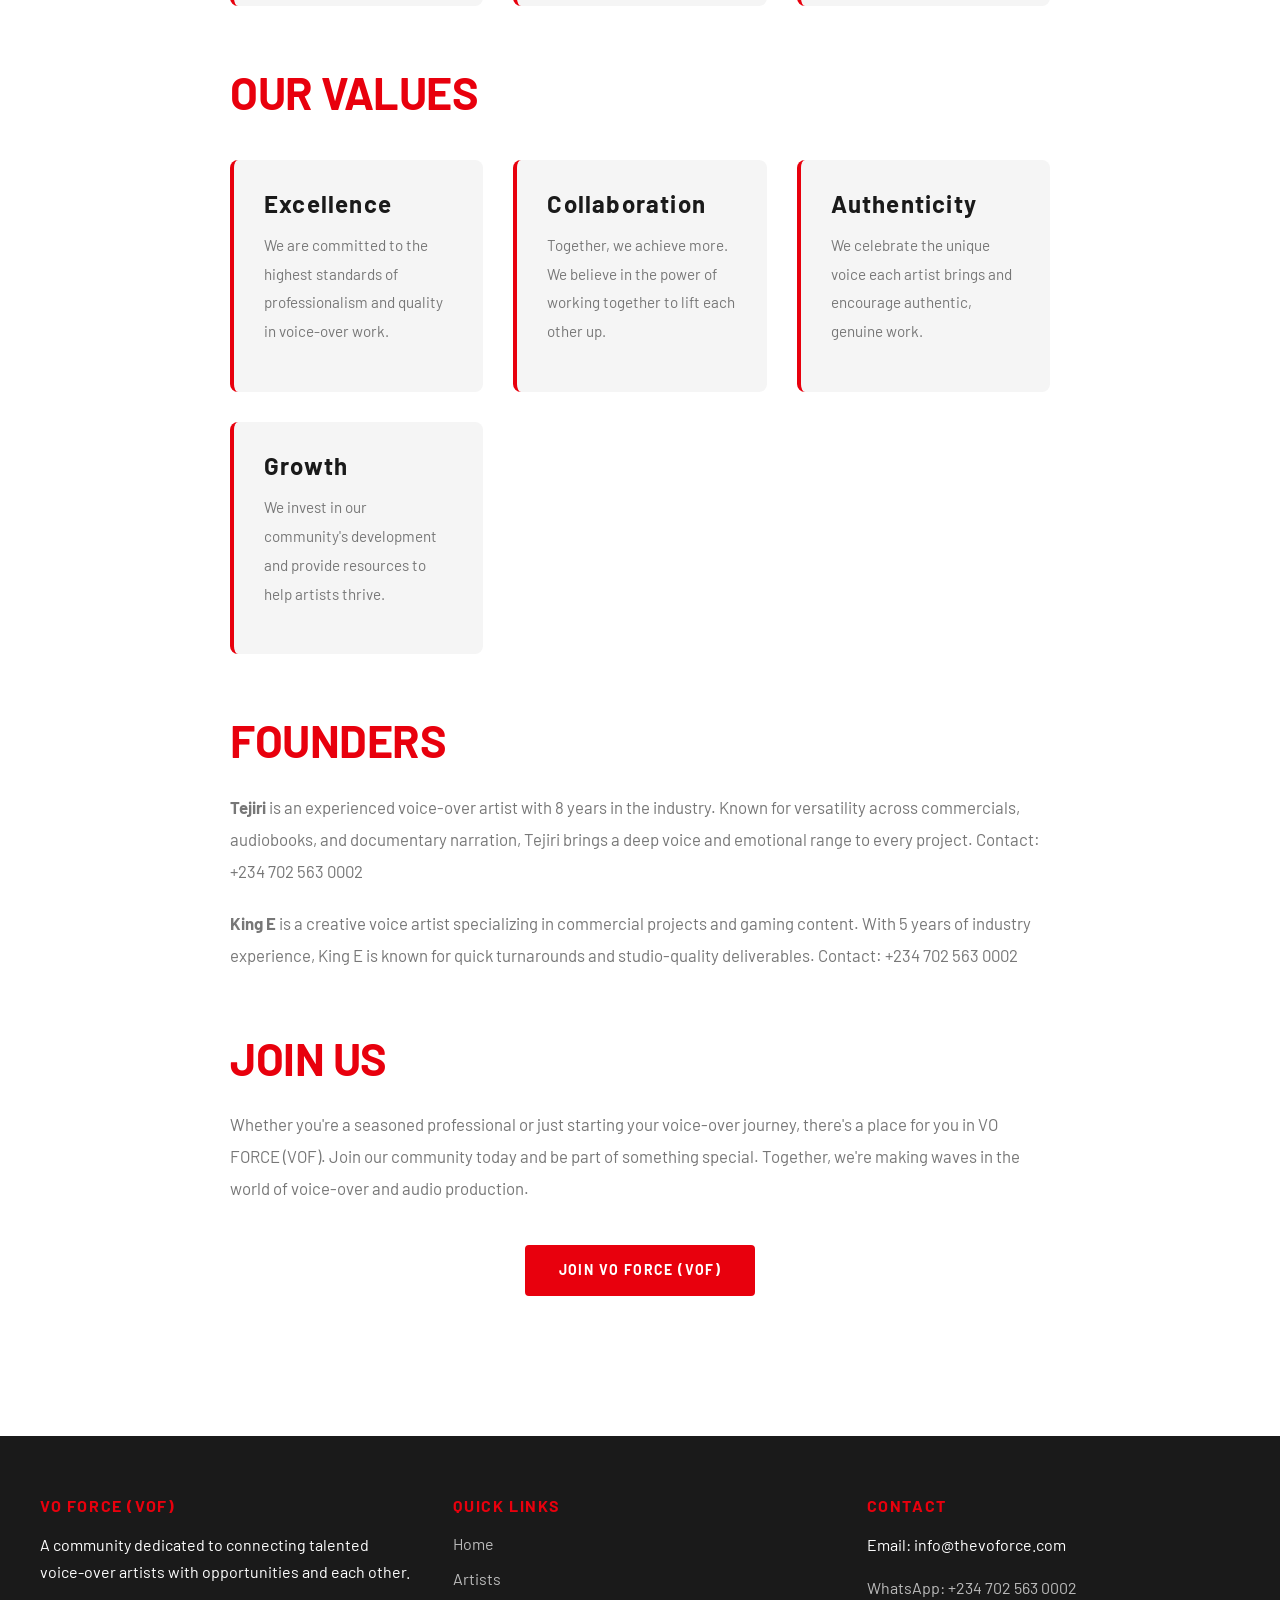
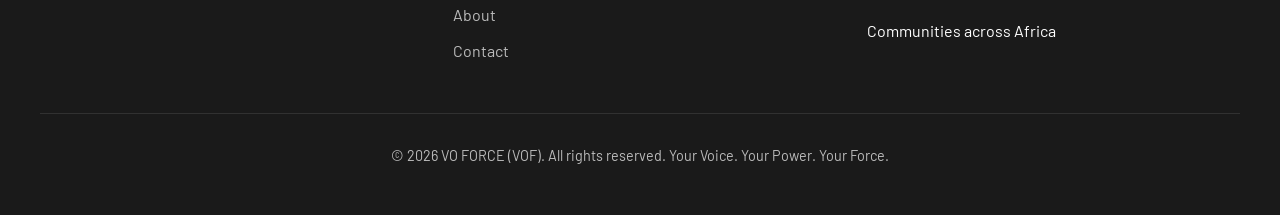
==== commit a5eef36e: "Add Exclusive Member Benefits section to About page" ====
--- a/about.html
+++ b/about.html
@@ -110,6 +110,37 @@
   </div>
 
   <div class="about-section">
+    <h2>Exclusive Member Benefits</h2>
+    <p>As a VO FORCE member, you'll unlock a wealth of resources designed to help you thrive in your voiceover journey.</p>
+    <div class="values-grid">
+      <div class="value-card">
+        <h3>🎓 Monthly Live Sessions</h3>
+        <p>Enjoy free or discounted webinars and workshops led by industry experts, covering performance techniques to business strategies.</p>
+      </div>
+      <div class="value-card">
+        <h3>🎤 Monthly VO Challenges</h3>
+        <p>Participate in fun, skill-building voice exercises designed to stretch your abilities and inspire creativity in a supportive environment.</p>
+      </div>
+      <div class="value-card">
+        <h3>📦 Monthly Resource Drops</h3>
+        <p>Gain access to valuable PDFs, templates, and essential tools, including script banks, demo checklists, and pricing guides.</p>
+      </div>
+      <div class="value-card">
+        <h3>👥 Thriving Community Group</h3>
+        <p>Connect with fellow voice talents in our active WhatsApp group for vibrant conversations, peer feedback, and unwavering support.</p>
+      </div>
+      <div class="value-card">
+        <h3>⭐ Talent Spotlights</h3>
+        <p>Showcase your unique voice and talent through exclusive spotlights, gaining visibility within our community and beyond.</p>
+      </div>
+      <div class="value-card">
+        <h3>🔔 First Access</h3>
+        <p>Be the first to know about exciting events, new opportunities, and upcoming products, ensuring you never miss a chance to advance.</p>
+      </div>
+    </div>
+  </div>
+
+  <div class="about-section">
     <h2>Our Values</h2>
     <div class="values-grid">
       <div class="value-card">
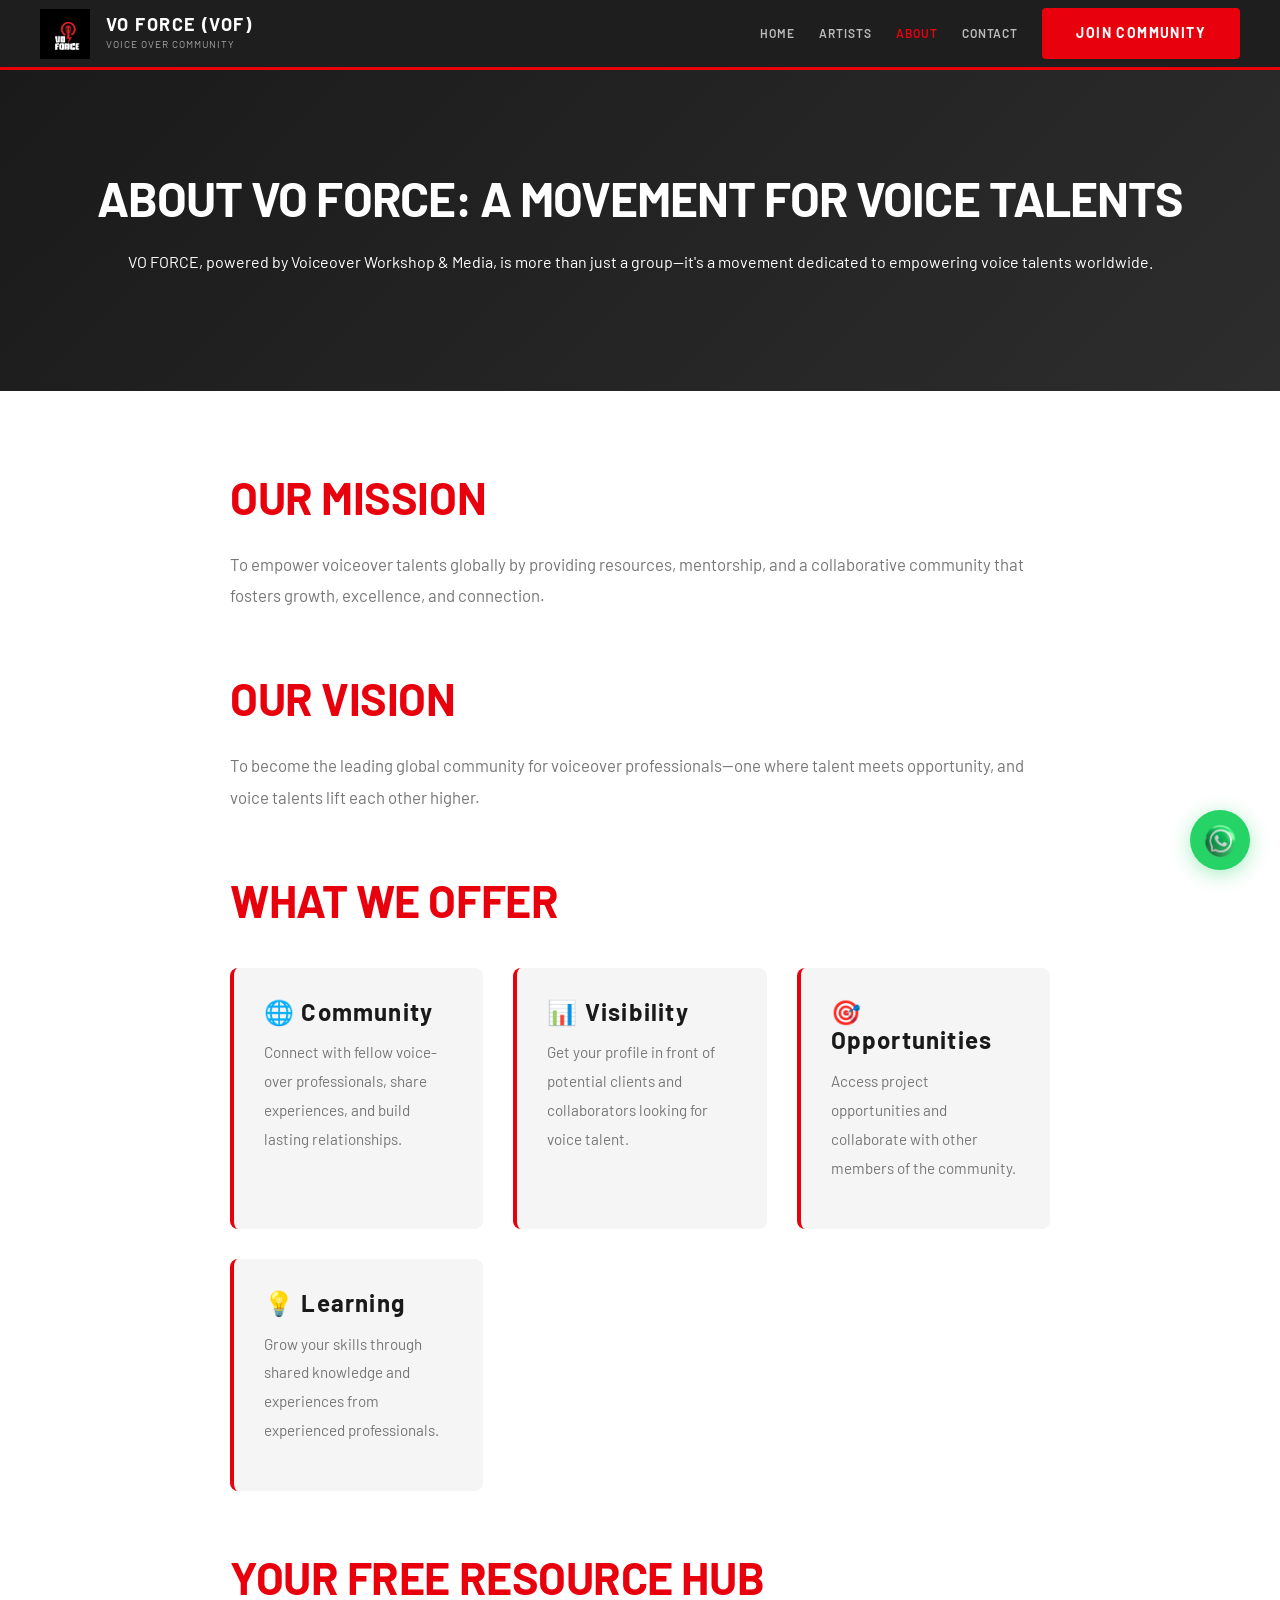
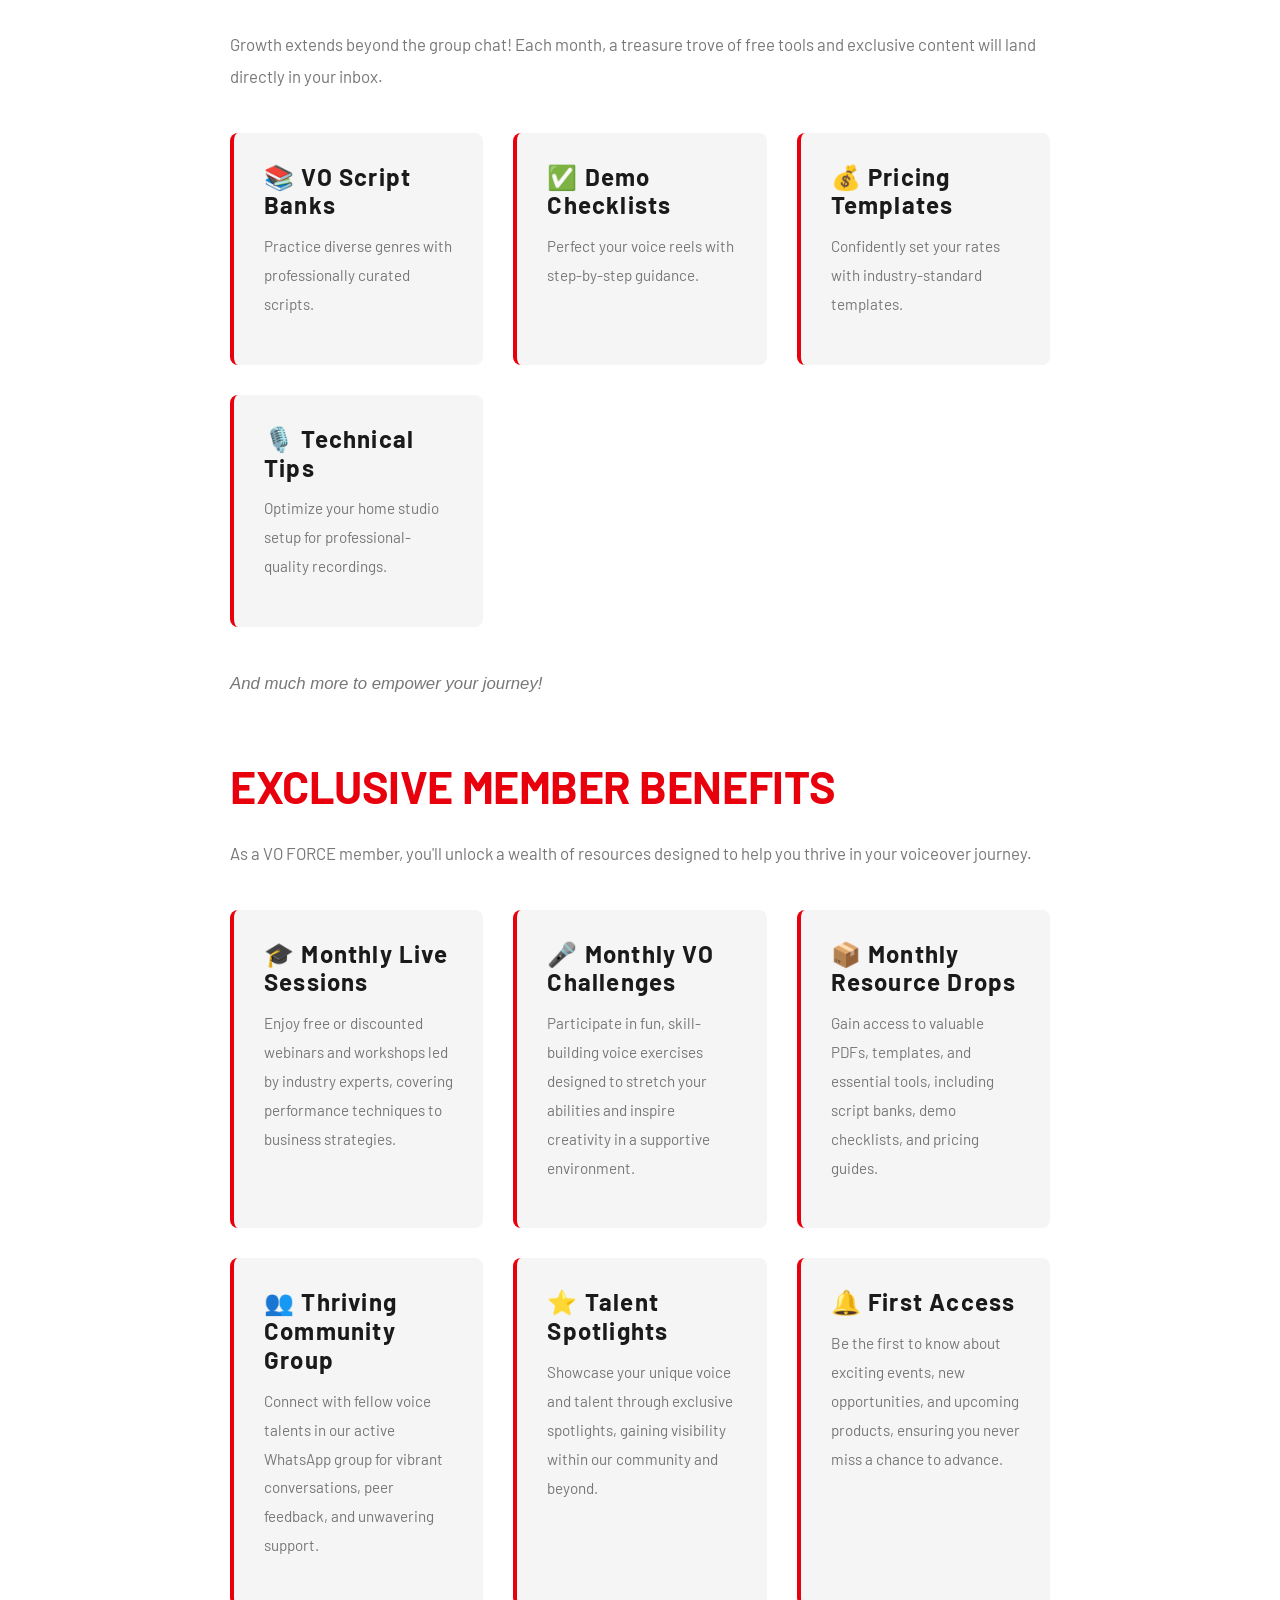
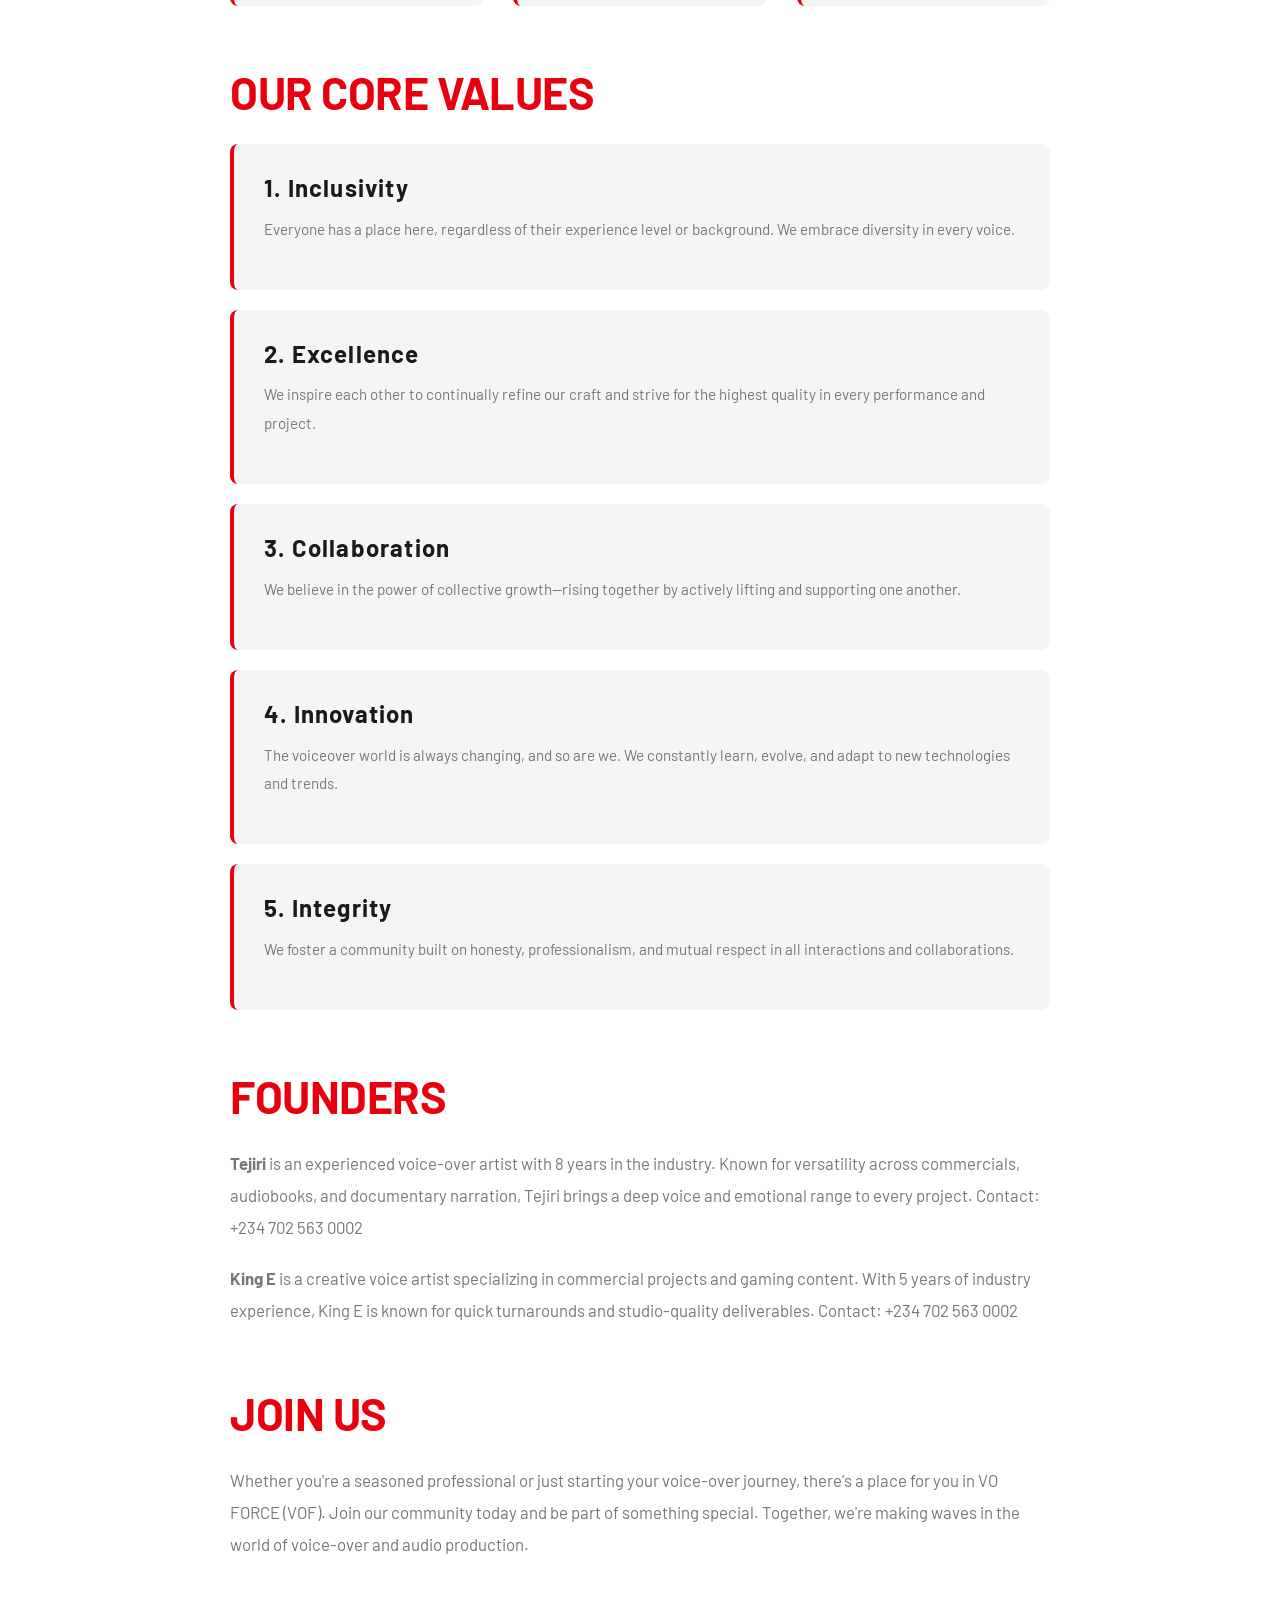
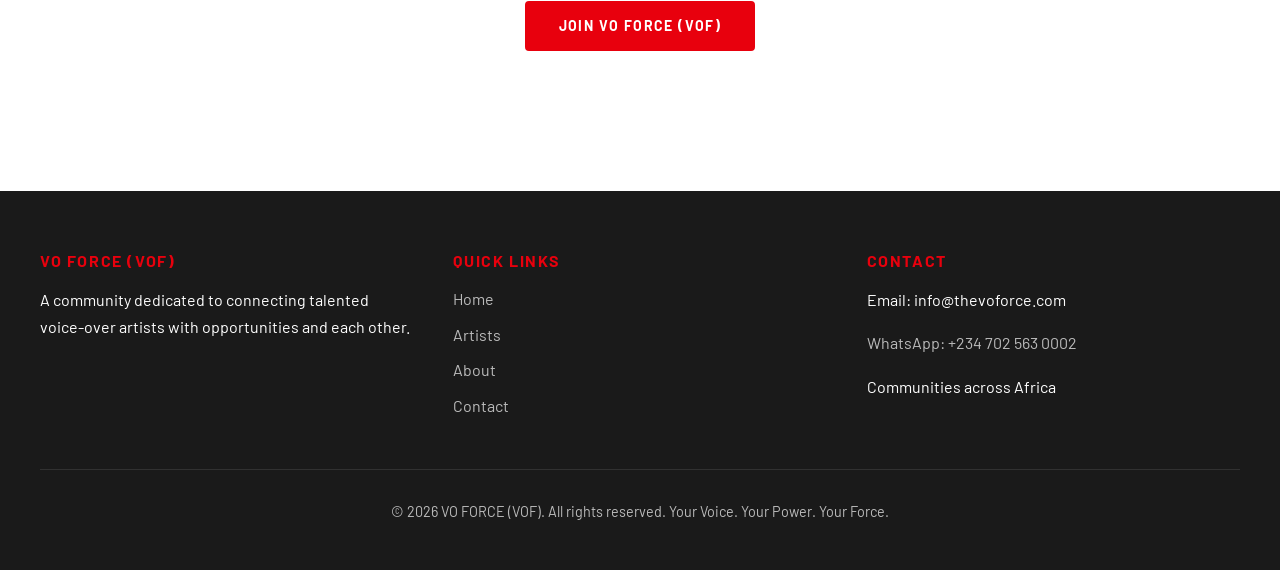
==== commit a3fcbcff: "Replace Our Values section with Our Core Values (numbered 1-5)" ====
--- a/about.html
+++ b/about.html
@@ -141,23 +141,27 @@
   </div>
 
   <div class="about-section">
-    <h2>Our Values</h2>
-    <div class="values-grid">
-      <div class="value-card">
-        <h3>Excellence</h3>
-        <p>We are committed to the highest standards of professionalism and quality in voice-over work.</p>
-      </div>
-      <div class="value-card">
-        <h3>Collaboration</h3>
-        <p>Together, we achieve more. We believe in the power of working together to lift each other up.</p>
-      </div>
-      <div class="value-card">
-        <h3>Authenticity</h3>
-        <p>We celebrate the unique voice each artist brings and encourage authentic, genuine work.</p>
-      </div>
-      <div class="value-card">
-        <h3>Growth</h3>
-        <p>We invest in our community's development and provide resources to help artists thrive.</p>
+    <h2>Our Core Values</h2>
+    <div style="max-width: 900px;">
+      <div class="value-card" style="margin-bottom: 20px;">
+        <h3>1. Inclusivity</h3>
+        <p>Everyone has a place here, regardless of their experience level or background. We embrace diversity in every voice.</p>
+      </div>
+      <div class="value-card" style="margin-bottom: 20px;">
+        <h3>2. Excellence</h3>
+        <p>We inspire each other to continually refine our craft and strive for the highest quality in every performance and project.</p>
+      </div>
+      <div class="value-card" style="margin-bottom: 20px;">
+        <h3>3. Collaboration</h3>
+        <p>We believe in the power of collective growth—rising together by actively lifting and supporting one another.</p>
+      </div>
+      <div class="value-card" style="margin-bottom: 20px;">
+        <h3>4. Innovation</h3>
+        <p>The voiceover world is always changing, and so are we. We constantly learn, evolve, and adapt to new technologies and trends.</p>
+      </div>
+      <div class="value-card">
+        <h3>5. Integrity</h3>
+        <p>We foster a community built on honesty, professionalism, and mutual respect in all interactions and collaborations.</p>
       </div>
     </div>
   </div>
